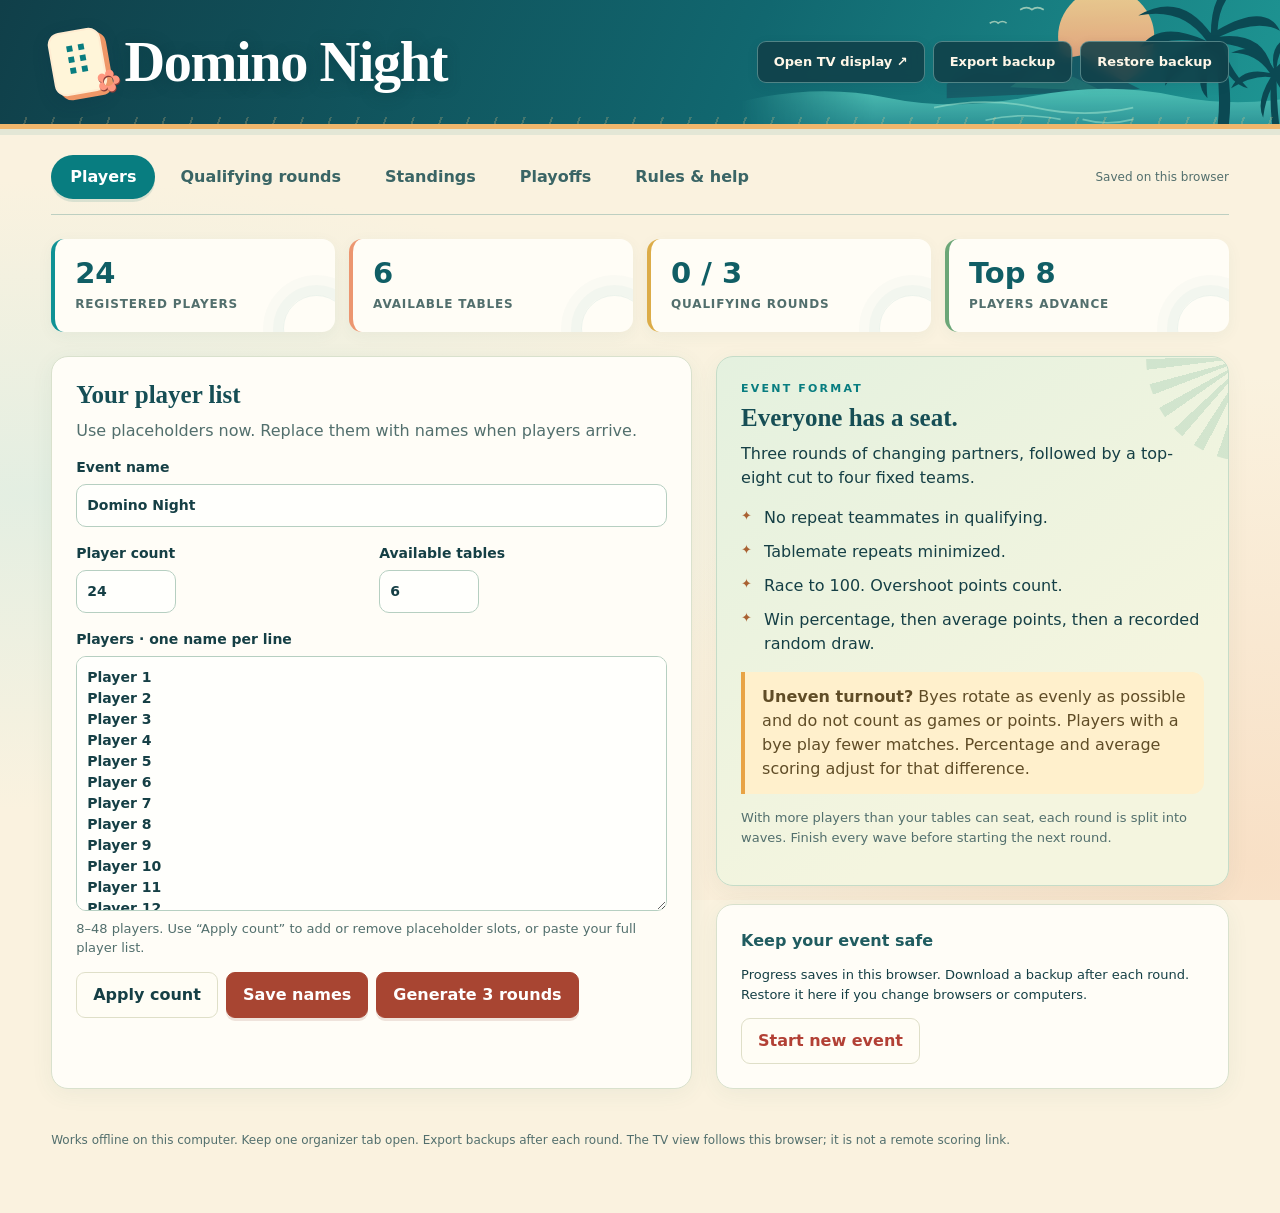
==== Domino-Night.html @ ec05b013 "Create standalone dominoes tournament tracker" ====
<!doctype html>
<html lang="en"><head><meta charset="utf-8"><meta name="viewport" content="width=device-width,initial-scale=1"><title>Domino Night · Tournament desk</title>
<style>
:root{--bg:#f5f3ec;--ink:#17352d;--muted:#65756d;--line:#d8dfd6;--card:#fffef9;--green:#216548;--gold:#e5bd64;--red:#a83e30}*{box-sizing:border-box}body{margin:0;background:var(--bg);color:var(--ink);font:16px/1.5 system-ui,Segoe UI,sans-serif}button,input,textarea,select{font:inherit}button{cursor:pointer;border:1px solid var(--line);border-radius:9px;padding:10px 16px;background:var(--card);color:var(--ink);font-weight:650}button:hover{border-color:var(--green);background:#eaf2e9}button:disabled{opacity:.45;cursor:not-allowed}button.primary{background:var(--green);color:white;border-color:var(--green)}button.danger{color:var(--red)}input,textarea,select{padding:10px;border:1px solid #a8b7ac;border-radius:7px;background:white;color:var(--ink)}input:focus,textarea:focus,button:focus-visible{outline:3px solid var(--gold);outline-offset:2px}input[type=number]{width:100px}label{display:block;font-size:14px;font-weight:650}label input,label textarea{display:block;margin-top:6px;width:100%}textarea{min-height:255px;resize:vertical}header{background:var(--ink);color:white;padding:24px 4vw;display:flex;align-items:center;justify-content:space-between;gap:20px}.brand{display:flex;align-items:center;gap:17px}.tile{font-size:38px;border:2px solid #e1e7db;border-radius:8px;line-height:1;padding:8px;transform:rotate(-9deg);color:var(--gold)}h1{font-family:Georgia,serif;font-size:30px;margin:0;line-height:1.15}.eyebrow{text-transform:uppercase;letter-spacing:.16em;font-size:11px;font-weight:700;color:#c2d4c6;margin:0 0 7px}header .sub{font-size:13px;color:#c2d4c6;margin:6px 0 0}.actions{display:flex;gap:8px;flex-wrap:wrap;align-items:center}header button{background:#ffffff12;color:white;border-color:#ffffff35;font-size:13px}.shell{max-width:1460px;margin:auto;padding:26px 4vw 50px}nav{display:flex;gap:6px;border-bottom:1px solid var(--line);padding-bottom:15px;margin-bottom:24px;flex-wrap:wrap}nav button{border:none;background:transparent}nav button.active{background:var(--ink);color:white}.status{font-size:12px;color:var(--muted);margin-left:auto;align-self:center}.stats{display:grid;grid-template-columns:repeat(4,1fr);gap:14px;margin-bottom:24px}.stat{border-top:3px solid var(--green);padding:14px 18px;background:var(--card);border-radius:0 0 9px 9px}.stat b{display:block;font-size:29px;line-height:1.2}.stat span{font-size:12px;color:var(--muted);text-transform:uppercase;letter-spacing:.07em}.layout{display:grid;grid-template-columns:1.25fr 1fr;gap:24px}.panel{background:var(--card);border:1px solid var(--line);padding:24px;border-radius:12px;margin-bottom:18px}h2{font:700 25px Georgia,serif;margin:0 0 10px}h3{font-size:16px;margin:0 0 12px}p{margin:8px 0 14px}.muted{color:var(--muted)}.small{font-size:13px}.notice{border-left:4px solid var(--gold);padding:13px 17px;background:#fbf2d9;border-radius:0 7px 7px 0;margin:14px 0}.fieldrow{display:flex;gap:15px;margin:16px 0}.fieldrow>*{flex:1}.grid{display:grid;grid-template-columns:repeat(3,minmax(0,1fr));gap:15px}.match{background:var(--card);border:1px solid var(--line);border-radius:12px;padding:19px}.match.done{border-top:3px solid var(--green)}.match-head{display:flex;justify-content:space-between;align-items:center;font-size:12px;text-transform:uppercase;letter-spacing:.05em;margin-bottom:16px;color:var(--muted)}.pill{border-radius:20px;padding:3px 8px;font-size:11px;background:#e9efdf;color:var(--green);font-weight:700}.team-row{display:grid;grid-template-columns:1fr 83px;gap:10px;align-items:center;margin:10px 0}.team-row input{width:83px;min-width:0;font-size:21px;text-align:center;font-weight:750}.team-row strong{font-size:16px}.match button{width:100%;margin-top:10px;padding:8px}.versus{color:var(--muted);font-size:11px;letter-spacing:.12em}.roundnav{display:flex;gap:8px;margin:0 0 18px}.roundnav button.active{background:var(--ink);color:white}.sectionbar{display:flex;gap:16px;align-items:center;justify-content:space-between;margin:22px 0 15px}.sectionbar h2{margin:0}.table-wrap{overflow:auto;border:1px solid var(--line);border-radius:10px;background:var(--card)}table{border-collapse:collapse;width:100%;font-variant-numeric:tabular-nums}th,td{padding:12px 14px;text-align:right;border-bottom:1px solid var(--line)}th{font-size:11px;text-transform:uppercase;letter-spacing:.05em;color:var(--muted);background:#eef1e8}th:nth-child(2),td:nth-child(2){text-align:left}td:nth-child(2){font-weight:650}tr.top td:first-child{color:var(--green);font-weight:800}tr.cut td{border-bottom:3px solid var(--gold)}.rank{display:inline-block;min-width:27px;text-align:center}ol,ul{padding-left:23px}.rules li{margin-bottom:10px}.foot{font-size:12px;color:var(--muted);margin-top:24px}.empty{padding:35px;text-align:center;border:1px dashed #a8b7ac;border-radius:12px}.bracket{display:grid;grid-template-columns:1fr 50px 1fr;align-items:center;gap:16px}.connector{font-size:30px;text-align:center;color:var(--green)}.champion{background:var(--ink);color:white;padding:24px;border-radius:10px;margin-top:16px}.champion .eyebrow{color:var(--gold)}#toast{position:fixed;bottom:25px;left:50%;transform:translateX(-50%);z-index:100;max-width:90vw;padding:13px 22px;background:var(--ink);color:white;border-radius:10px;box-shadow:0 5px 30px #0003}#toast:empty{display:none}dialog{border:1px solid var(--line);border-radius:15px;max-width:520px;padding:28px;background:var(--card);color:var(--ink)}dialog::backdrop{background:#10231dc9}.tv{background:#102d24;color:#f2f5e9}.tv header{background:#0a231c;padding:20px 3vw}.tv .shell{max-width:none;padding:20px 3vw}.tv .stats{margin-bottom:17px}.tv .stat,.tv .panel,.tv .match,.tv .table-wrap{background:#193c30;color:#f2f5e9;border-color:#3a5848}.tv .muted,.tv .stat span,.tv .match-head,.tv .foot{color:#b5c9b8}.tv th{background:#214333;color:#c8d9c7}.tv td{border-color:#365340;padding:9px 12px}.tv tr.top td:first-child{color:var(--gold)}.tv th{padding:9px 12px}.tv .tv-grid{display:grid;grid-template-columns:1.18fr 1fr;gap:25px}.tv .tv-board td{font-size:20px}.tv .tv-board th{font-size:11px}.tv .tv-board td:nth-child(2){font-size:21px}.tv .team-row{grid-template-columns:1fr 60px}.tv .tv-score{font-size:27px;text-align:right;color:var(--gold)}.tv .grid{grid-template-columns:repeat(2,minmax(0,1fr))}.tv .sectionbar h2{font-size:24px}.tv .match{padding:15px}.tv .match-head{margin-bottom:10px}.tv .pill{background:#34523a;color:#e5ebce}.tv .notice{background:#52451f;color:#fff0cc}.tv .roundnav button.active{background:var(--gold);color:var(--ink)}.tv-bye{margin:14px 0;font-size:14px;color:#c3d1bc}.tv .champion{border:1px solid var(--gold)}.print-only{display:none}
.tv nav{display:none}.tv .bracket{grid-template-columns:1fr 24px 1fr;gap:10px}@media(max-height:850px){.tv header{padding:12px 3vw}.tv h1{font-size:26px}.tv header .sub{display:none}.tv .shell{padding-top:10px}.tv .stat{padding:9px 14px}.tv .stat b{font-size:23px}.tv .stats{margin-bottom:8px}.tv .sectionbar{margin:10px 0}.tv .sectionbar h2{font-size:22px}.tv .tv-board td{padding:6px 10px;font-size:17px}.tv .tv-board td:nth-child(2){font-size:17px}.tv .team-row{margin:5px 0;grid-template-columns:1fr 44px}.tv .team-row strong{font-size:14px;line-height:1.3}.tv .match-head{font-size:10px;margin-bottom:7px}.tv .match{padding:12px}.tv .tv-score{font-size:22px}.tv .champion{padding:14px;margin-top:10px}.tv .champion h2{font-size:21px}.tv .champion p{margin-bottom:0}.tv .foot{margin-top:10px}}@media(max-width:1000px){.grid{grid-template-columns:repeat(2,minmax(0,1fr))}.layout{grid-template-columns:1fr}.tv .tv-grid{grid-template-columns:1fr}.tv .tv-board td{font-size:17px}}@media(max-width:600px){header{align-items:flex-start;flex-direction:column}h1{font-size:26px}.shell{padding:20px 16px}.grid,.stats{grid-template-columns:repeat(2,minmax(0,1fr))}.grid{grid-template-columns:1fr}.stat{padding:10px}.stat b{font-size:24px}.panel{padding:18px}.bracket{grid-template-columns:1fr}.connector{transform:rotate(90deg)}.fieldrow{flex-direction:column}.status{width:100%;margin:5px 0}th,td{padding:9px 7px;font-size:13px}}
@media print{@page{size:letter;margin:.5in}body{background:white;color:black;font-size:10pt}header{background:white;color:black;padding:0 0 12px;border-bottom:1px solid #aaa}header .actions,nav,.no-print,.roundnav,button,.stats,#toast,.status{display:none!important}.shell{padding:14px 0}.panel,.match,.table-wrap{border-color:#aaa;background:white;border-radius:0;padding:12px}.grid{grid-template-columns:repeat(2,1fr)}.match,.panel{break-inside:avoid}.round-print{break-before:page}.round-print:first-child{break-before:auto}.team-row input{border:0;font-size:15pt}h2{font-size:18pt}.eyebrow,header .sub{color:#333}.tile{display:none}.layout{display:block}.print-only{display:block}.foot{font-size:8pt}.notice{background:white;border-color:#999}.bracket{grid-template-columns:1fr 25px 1fr}.champion{color:black;background:white;border:1px solid #aaa}th{background:#eee}th,td{padding:7px}#main> .panel{margin:0}.rules li{margin-bottom:8px}}
/* Self-contained island palette and original vector scenery. */
:root{--bg:#faf2df;--ink:#153f45;--muted:#526f6d;--line:#dfdfc8;--card:#fffdf5;--green:#087d80;--gold:#ffc467;--red:#b24035}
body{background-color:var(--bg);background-image:radial-gradient(ellipse at 2% 55%,#cdebe580,transparent 45%),radial-gradient(ellipse at 98% 96%,#f4b88f50,transparent 40%);background-attachment:fixed}
header{position:relative;isolation:isolate;overflow:hidden;background:linear-gradient(112deg,#103f49 0%,#11676f 58%,#1e9593 100%);border-bottom:5px solid #f0b66c;box-shadow:0 6px 0 #087d8018;padding-top:30px;padding-bottom:30px}
header:after{content:"";position:absolute;bottom:0;left:0;right:0;height:7px;background:repeating-linear-gradient(110deg,transparent 0 24px,#ffcf8838 24px 26px);z-index:-1}
.island-art{position:absolute;width:540px;height:100%;right:0;top:0;z-index:-1;pointer-events:none;opacity:.9;mask-image:linear-gradient(to right,transparent,#000 25%)}
.brand{gap:20px}.brand h1{font-family:Georgia,serif;letter-spacing:-.025em;text-shadow:0 2px 15px #06323966;font-size:35px}.brand .eyebrow{color:#ffdc97;letter-spacing:.22em;font-size:10px}.brand .sub{color:#d5f2e7}
.tile{position:relative;color:#087d80;border-color:#ffecd1;background:#fff5d9;box-shadow:5px 5px 0 #ef9767,0 6px 18px #092c4330;font-size:40px;padding:10px;border-radius:12px;transform:rotate(-10deg)}
.tile:after{content:"✿";position:absolute;right:-15px;bottom:-9px;color:#ff977f;font-size:30px;text-shadow:1px 1px #873c38;transform:rotate(18deg)}
header button{background:#103f49df;border-color:#b4e4dd66;box-shadow:0 3px 12px #052b3a14;color:#fff7e8;backdrop-filter:blur(6px)}header button:hover{background:#fff0cf;color:#174e55;border-color:#fff0cf}
nav{border-bottom:1px solid #bdcfc1}nav button{border-radius:25px;padding:10px 19px;color:#3a6565}nav button.active{background:#087d80;box-shadow:0 3px 0 #07666a20}nav button:hover{background:#d9eee3}
button{transition:background .15s,border-color .15s,box-shadow .15s}button.primary{background:#a84532;border-color:#a84532;box-shadow:0 3px 0 #83342520}button.primary:hover{background:#883524;border-color:#883524}button:hover{background:#e4f3e9;border-color:#128488}button:focus-visible,input:focus,textarea:focus{outline-color:#f4ad50}
.panel,.match,.table-wrap{background:#fffdf7;border-color:#d9e1cd;box-shadow:0 5px 22px #376d6310;border-radius:17px}.panel h2,.sectionbar h2{color:#164e55}.panel h3{color:#205c60}
.stat{position:relative;overflow:hidden;border-top:0;border-left:4px solid #0f9295;border-radius:13px;background:#fffdf6;box-shadow:0 4px 16px #2967640d;padding:17px 20px}.stat:after{content:"";position:absolute;width:65px;height:65px;border:1px solid #157e7814;border-radius:50%;right:-15px;bottom:-30px;box-shadow:0 0 0 10px #157e7808,0 0 0 20px #157e7805}.stat:nth-child(2){border-left-color:#ec9670}.stat:nth-child(3){border-left-color:#dcac48}.stat:nth-child(4){border-left-color:#6ba677}.stat b{color:#105e65}.stat span{color:#526f6d;font-weight:650}
input,textarea,select{border-color:#b6cfc1;background:#fffffc;border-radius:10px}input:disabled{background:#f1f3e9}.notice{background:#fff0cc;border-left-color:#e8a345;color:#604d27;border-radius:0 12px 12px 0}.notice button{background:#fffaf0}
.layout aside .panel:first-child{position:relative;overflow:hidden;background:linear-gradient(145deg,#e4f1df 0%,#f4f5df 70%);border-color:#c5dcc8}.layout aside .panel:first-child:after{content:"";position:absolute;right:-23px;top:0;width:105px;height:105px;background:repeating-conic-gradient(from 25deg at 100% 0%,#3e967329 0deg 6deg,transparent 6deg 14deg);border-bottom-left-radius:100%;pointer-events:none}.layout aside .panel:first-child .eyebrow{letter-spacing:.2em}.layout aside .panel:first-child ul{list-style:none;padding:0}.layout aside .panel:first-child li{position:relative;padding-left:23px;margin:10px 0}.layout aside .panel:first-child li:before{content:"✦";position:absolute;left:0;color:#a96132;font-size:13px}
th{background:#e2efe3;color:#39615f}td{border-color:#e4e7d7}tbody tr:nth-child(even){background:#f5f7ec}tr.top .rank{background:#d6ece0;border-radius:50%;padding:2px 4px;color:#12696d}tr.cut td{border-bottom-color:#dc9862}.pill{background:#e2eed8;color:#396640}.match.done{border-top:3px solid #22a4a0}.roundnav button.active{background:#087d80}.team-row input{color:#135f66;background:#f5faf4}.versus{color:#8c755b}.champion{background:linear-gradient(120deg,#105762,#0d7778);border:1px solid #f3be72;box-shadow:0 4px 20px #176f6620}.champion h2{color:#fff4d9}.champion .muted{color:#d4f1e5}
dialog{background:#fff9eb;box-shadow:0 15px 70px #07373e66}dialog::backdrop{background:#09383fcc}#toast{background:#104e57;border:1px solid #8fc6bb}.empty{background:#e7f0df66;border-color:#8ebcb2}
.tv{--ink:#f3f7e8;--muted:#b9dbd4;--gold:#ffca7d;background:radial-gradient(ellipse at 85% 0%,#116f7240,transparent 55%),linear-gradient(145deg,#092b3e,#073e48 62%,#095251);color:#f6f8e8}
.tv header{background:linear-gradient(105deg,#092d42,#0c5864 65%,#177c81);border-bottom:3px solid #e9a96a;box-shadow:none}.tv .island-art{width:490px;opacity:.8}.tv .brand h1{color:#fff1cd}.tv .tile{font-size:34px;padding:8px}.tv .tile:after{font-size:25px;right:-12px;bottom:-7px}
.tv .stat,.tv .panel,.tv .match,.tv .table-wrap{background:#104958;color:#f6f5df;border-color:#38727a;box-shadow:0 6px 20px #031e2b19}.tv .stat{border-left-color:#49c4bd}.tv .stat:nth-child(2){border-left-color:#ffab80}.tv .stat:nth-child(3){border-left-color:#ffce76}.tv .stat:nth-child(4){border-left-color:#97c88b}.tv .stat b{color:#fff2d2}.tv .stat span,.tv .muted,.tv .match-head,.tv .foot,.tv-bye{color:#b9dbd4}.tv .sectionbar h2,.tv .panel h2,.tv .panel h3{color:#ffebc3}.tv .panel{background:linear-gradient(145deg,#155568,#104953)}
.tv th{background:#126275;color:#d5efe3}.tv td{border-color:#2b6570}.tv tbody tr:nth-child(even){background:#0d424f}.tv tr.top .rank{background:#f3bd6a;color:#123e49}.tv tr.cut td{border-bottom-color:#f4bd78}.tv .tv-score{color:#ffca7d}.tv .pill{background:#2a6965;color:#e1f5c9}.tv .versus{color:#a4cfcd}.tv .match.done{border-top-color:#42bdb7}.tv .champion{background:linear-gradient(110deg,#1d6973,#18505f);border-color:#efb967}.tv .champion h2{color:#fff0c9}.tv .connector{color:#6dd6c9}.tv .notice{background:#65512b;color:#fff1ca}.tv .empty{background:#104451;border-color:#619393}.tv .empty h2,.tv .empty h3{color:#ffe4b2}
@media(max-height:850px){.tv header{padding-top:11px;padding-bottom:11px}.tv .brand h1{font-size:26px}.tv .tile{font-size:28px;padding:7px}.tv .stat{padding:8px 14px}}
@media(max-width:600px){.brand h1{font-size:28px}.island-art{width:100%;opacity:.5}header{padding-top:23px;padding-bottom:23px}.brand .eyebrow{letter-spacing:.12em}.tile{font-size:30px;padding:8px}.stat{padding:12px}.tv .island-art{width:100%}}
@media(prefers-reduced-motion:reduce){button{transition:none}}
.brand{flex:1;min-width:0}.brand>div:last-child{min-width:0}.brand h1,.tv .brand h1{font-size:clamp(36px,4.4vw,64px);line-height:1.08;overflow-wrap:break-word}header>.actions{flex-shrink:0}
@media(max-width:600px){.brand h1,.tv .brand h1{font-size:36px}.brand{gap:16px}}
@media print{.brand h1,.tv .brand h1{font-size:28px}}
@media print{.island-art,header:after,.tile:after,.stat:after,.layout aside .panel:first-child:after{display:none!important}body,header,.panel,.match,.champion,.layout aside .panel:first-child{background:white!important;box-shadow:none!important;color:black!important}h1,h2,h3,.panel h2,.panel h3{color:black!important;text-shadow:none!important}.brand .eyebrow,.brand .sub{color:#333!important}.notice{background:white!important;color:black!important}tbody tr:nth-child(even){background:white!important}}

</style></head><body><header><svg class="island-art" viewBox="0 0 640 220" preserveAspectRatio="xMaxYMid slice" aria-hidden="true" xmlns="http://www.w3.org/2000/svg">
 <defs>
  <linearGradient id="sunset" x2="0" y2="1"><stop stop-color="#ffd592"/><stop offset="1" stop-color="#f39775"/></linearGradient>
  <linearGradient id="lagoon" x2="0" y2="1"><stop stop-color="#54c7ba"/><stop offset="1" stop-color="#126d7d"/></linearGradient>
 </defs>
 <circle cx="434" cy="80" r="57" fill="url(#sunset)"/>
 <path d="M245 136 282 116 312 122 342 108 365 91 389 105 405 102 444 127 474 142 245 153Z" fill="#175b66"/>
 <path d="M320 140 356 113 367 97 374 126 396 128 429 144Z" fill="#216f70"/>
 <path d="M0 157Q92 135 173 152T344 151T515 150T690 146V220H0Z" fill="url(#lagoon)"/>
 <g fill="none" stroke="#b0f1d8" stroke-width="2" opacity=".55"><path d="M230 164q61-13 120 0t116 0"/><path d="M291 179q42-10 89-1m26 0q29 8 60 0"/><path d="M177 197q55-12 121-2m30 0q48 10 96-1"/></g>
 <path d="M475 220q63-43 165-34v34Z" fill="#d9b678"/>
 <g fill="#0a424d">
  <path d="M562 211q14-70-6-135l8-3q27 64 11 138Z"/>
  <path d="M560 79q-37-54-88-24 52-11 81 30-56-26-79 8 44-15 79-5-50 13-49 50 20-29 53-43-22 39-3 58-4-38 10-61 13 44 38 49-24-25-30-53 38 5 58 28-11-42-62-36 46-22 72-7-17-34-74-1 2-37 29-55-37 1-37 62Z"/>
  <path d="M635 214q-10-56-4-96l5-2q-1 56 8 98Z"/>
  <path d="M633 119q-18-35-51-20 30 0 46 24-33-8-46 18 27-16 47-13-18 29-9 48 3-26 15-44 14 27 34 28-18-14-24-33 31 4 44 16-12-28-49-23 24-19 43-13-22-17-47 9 2-23 20-38-30 9-23 41Z"/>
 </g>
 <g fill="none" stroke="#e2f2d4" stroke-width="2" opacity=".7"><path d="M332 48q8-5 14 0 6-5 14 0"/><path d="M296 64q6-4 10 0 5-4 10 0"/></g>
</svg>
<div class="brand"><div class="tile" aria-hidden="true">⠿</div><div><h1 id="eventTitle">Domino Night</h1></div></div><div class="actions" id="headerActions"></div></header><div class="shell"><nav id="nav"></nav><main id="main"></main><p class="foot" id="footer"></p></div><div id="toast" role="status" aria-live="polite"></div><dialog id="confirmDialog"><h2 id="dialogTitle"></h2><p id="dialogBody"></p><div class="actions"><button id="dialogCancel">Cancel</button><button id="dialogOK" class="primary">Continue</button></div></dialog>
<script>/* Tournament calculations shared by the standalone app and its checks. */
(function(root){
'use strict';
const randomInt = n => { const a=new Uint32Array(1); const limit=4294967296-(4294967296%n); do{crypto.getRandomValues(a);}while(a[0]>=limit); return a[0]%n; };
function shuffle(a){ a=a.slice(); for(let i=a.length-1;i>0;i--){const j=randomInt(i+1);[a[i],a[j]]=[a[j],a[i]];}return a; }
const key=(a,b)=>a<b?`${a}:${b}`:`${b}:${a}`;
function schedule(n,tables=6){
 if(!Number.isInteger(n)||n<8||n>48)throw Error('Use 8 to 48 players.');
 const rounds=[], met={}, partnered={}, rests=Array(n).fill(0);
 function bestPair(g){
   const patterns=[[g[0],g[1],g[2],g[3]],[g[0],g[2],g[1],g[3]],[g[0],g[3],g[1],g[2]]];
   return patterns.map(p=>({p,c:(partnered[key(p[0],p[1])]||0)+(partnered[key(p[2],p[3])]||0)})).sort((a,b)=>a.c-b.c)[0];
 }
 function cost(a){let c=0; for(let i=0;i<a.length;i+=4){const g=a.slice(i,i+4);c+=bestPair(g).c*10000;for(let j=0;j<4;j++)for(let k=j+1;k<4;k++)c+=(met[key(g[j],g[k])]||0)**2;}return c;}
 for(let r=0;r<3;r++){
   const pool=shuffle(Array.from({length:n},(_,i)=>i)).sort((a,b)=>rests[a]-rests[b]);
   const byes=pool.slice(0,n%4);byes.forEach(p=>rests[p]++);
   let best=shuffle(pool.slice(n%4)), bestCost=cost(best), a=best.slice(), c=bestCost;
   for(let step=0;step<7000 && bestCost>0;step++){
     const i=randomInt(a.length),j=randomInt(a.length);[a[i],a[j]]=[a[j],a[i]];
     const next=cost(a),temp=Math.max(.08,2*(1-step/7000));
     if(next<=c || Math.random()<Math.exp((c-next)/temp)){c=next;if(c<bestCost){best=a.slice();bestCost=c;}}
     else [a[i],a[j]]=[a[j],a[i]];
   }
   if(bestCost>=10000)throw Error('Could not find a rotation without repeat partners. Please generate again.');
   const matches=[];
   for(let i=0;i<best.length;i+=4){const g=bestPair(best.slice(i,i+4)).p;
     for(let j=0;j<4;j++)for(let k=j+1;k<4;k++)met[key(g[j],g[k])]=(met[key(g[j],g[k])]||0)+1;
     for(const [a,b] of [[g[0],g[1]],[g[2],g[3]]])partnered[key(a,b)]=1;
     const m=i/4;matches.push({teams:[g.slice(0,2),g.slice(2)],score:null,table:m%tables+1,wave:Math.floor(m/tables)+1});
   }
   rounds.push({byes,matches});
 }
 return rounds;
}
function validScore(a,b){return Number.isSafeInteger(a)&&Number.isSafeInteger(b)&&a>=0&&b>=0&&Math.max(a,b)>=100&&Math.min(a,b)<100&&Math.max(a,b)<=1000000;}
function compare(a,b){return b.wins*a.played-a.wins*b.played || b.points*a.played-a.points*b.played;}
function standings(state){
 const rows=state.players.map((name,id)=>({id,name,wins:0,points:0,played:0,byes:0}));
 for(const round of state.rounds){round.byes.forEach(i=>rows[i].byes++);for(const m of round.matches){if(!m.score)continue;m.teams.forEach((team,t)=>team.forEach(i=>{rows[i].played++;rows[i].points+=m.score[t];if(m.score[t]>m.score[1-t])rows[i].wins++;}));}}
 const order=state.playoffs?.seeds||[];
 return rows.sort((a,b)=>{
   if(!a.played||!b.played)return b.played-a.played||a.id-b.id;
   return compare(a,b)||(order.length?order.indexOf(a.id)-order.indexOf(b.id):a.id-b.id);
 });
}
const complete=s=>s.rounds.length===3&&s.rounds.every(r=>r.matches.every(m=>m.score));
function createPlayoffs(state){
 if(!complete(state))throw Error('Finish all qualifying matches first.');
 const rows=standings({...state,playoffs:null}),seeds=[],draws=[];
 for(let i=0;i<rows.length;){let j=i+1;while(j<rows.length&&compare(rows[i],rows[j])===0)j++;
   const group=rows.slice(i,j).map(p=>p.id),order=group.length>1?shuffle(group):group;
   if(group.length>1)draws.push({firstRank:i+1,order});seeds.push(...order);i=j;
 }
 const pair=(a,b)=>[seeds[a-1],seeds[b-1]];
 return {seeds,draws,created:new Date().toISOString(),semis:[{teams:[pair(1,8),pair(4,5)],score:null},{teams:[pair(2,7),pair(3,6)],score:null}],final:null};
}
function syncFinal(p){if(p.semis.every(m=>m.score))p.final={teams:p.semis.map(m=>m.teams[m.score[0]>m.score[1]?0:1]),score:null};else p.final=null;}
function validate(s){
 if(!s||s.version!==1||!Array.isArray(s.players)||s.players.length<8||s.players.length>48||s.players.some(n=>typeof n!=='string'||!n.trim()||n.length>70)||new Set(s.players.map(n=>n.trim().toLowerCase())).size!==s.players.length)throw Error('Invalid player list in backup.');
 if(typeof s.title!=='string'||s.title.length>100||!Number.isInteger(s.tables)||s.tables<1||s.tables>12||!Array.isArray(s.rounds)||![0,3].includes(s.rounds.length))throw Error('Invalid event settings.');
 const n=s.players.length,partner=new Set(),byeCount=Array(n).fill(0);
 function match(m){if(!m||!Array.isArray(m.teams)||m.teams.length!==2||m.teams.some(t=>!Array.isArray(t)||t.length!==2)||new Set(m.teams.flat()).size!==4||m.teams.flat().some(i=>!Number.isInteger(i)||i<0||i>=n)||!(m.score===null||(Array.isArray(m.score)&&m.score.length===2&&validScore(...m.score))))throw Error('Invalid match in backup.');}
 for(const r of s.rounds){if(!Array.isArray(r.byes)||!Array.isArray(r.matches)||r.byes.length!==n%4||r.matches.length!==Math.floor(n/4))throw Error('Invalid round in backup.');const seen=r.byes.slice();
   r.byes.forEach(i=>{if(!Number.isInteger(i)||i<0||i>=n)throw Error('Invalid bye.');byeCount[i]++;});
   for(const m of r.matches){match(m);if(!Number.isInteger(m.table)||m.table<1||m.table>s.tables||!Number.isInteger(m.wave)||m.wave<1)throw Error('Invalid table.');seen.push(...m.teams.flat());for(const t of m.teams){const k=key(...t);if(partner.has(k))throw Error('Repeated partner in backup.');partner.add(k);}}
   if(seen.length!==n||new Set(seen).size!==n)throw Error('Players missing or duplicated in a round.');
 }
 if(Math.max(...byeCount)-Math.min(...byeCount)>1)throw Error('Unbalanced byes.');
 if(s.playoffs){const p=s.playoffs;if(!complete(s)||!Array.isArray(p.seeds)||p.seeds.length!==n||new Set(p.seeds).size!==n||p.seeds.some(i=>!Number.isInteger(i)||i<0||i>=n)||!Array.isArray(p.draws)||!Array.isArray(p.semis)||p.semis.length!==2)throw Error('Invalid playoffs.');
   const rows=standings({...s,playoffs:null}),byId=Object.fromEntries(rows.map(r=>[r.id,r]));for(let i=1;i<n;i++)if(compare(byId[p.seeds[i-1]],byId[p.seeds[i]])>0)throw Error('Invalid seeding order.');
   const expected=[[[p.seeds[0],p.seeds[7]],[p.seeds[3],p.seeds[4]]],[[p.seeds[1],p.seeds[6]],[p.seeds[2],p.seeds[5]]]];
   p.semis.forEach((m,i)=>{match(m);if(JSON.stringify(m.teams)!==JSON.stringify(expected[i]))throw Error('Invalid semifinal teams.');});
   p.draws.forEach(d=>{if(!Number.isInteger(d.firstRank)||!Array.isArray(d.order)||d.order.length<2||JSON.stringify(p.seeds.slice(d.firstRank-1,d.firstRank-1+d.order.length))!==JSON.stringify(d.order))throw Error('Invalid draw record.');});
   if(p.final){match(p.final);if(!p.semis.every(m=>m.score)||JSON.stringify(p.final.teams)!==JSON.stringify(p.semis.map(m=>m.teams[m.score[0]>m.score[1]?0:1])))throw Error('Invalid final teams.');}
   else if(p.semis.every(m=>m.score))throw Error('Missing final.');
 }
 return s;
}
const api={shuffle,schedule,validScore,compare,standings,complete,createPlayoffs,syncFinal,validate};
if(typeof module!=='undefined')module.exports=api;else root.Domino=api;
})(typeof window!=='undefined'?window:globalThis);
</script><script>'use strict';
const D=Domino,KEY='domino-tournament-v1',isTV=new URLSearchParams(location.search).has('tv');
let state={version:1,title:'Domino Night',players:Array.from({length:24},(_,i)=>`Player ${i+1}`),tables:6,rounds:[],playoffs:null,updated:null},view='registration',roundIndex=0,tvPage=0,tvMode='auto',saveOK=true,loadError=false;
const tvPageSize=()=>window.innerHeight<850?8:12;
const $=id=>document.getElementById(id),esc=s=>String(s).replace(/[&<>"']/g,c=>({'&':'&amp;','<':'&lt;','>':'&gt;','"':'&quot;',"'":'&#39;'}[c]));
try{const saved=localStorage.getItem(KEY);if(saved){state=D.validate(JSON.parse(saved));view=state.rounds.length?'rounds':'registration';}}catch(e){saveOK=false;loadError=true;}
let channel;try{channel=new BroadcastChannel(KEY);}catch{}
function tell(t){$('toast').textContent=t;clearTimeout(tell.timer);tell.timer=setTimeout(()=>$('toast').textContent='',6500);}
function ask(title,message,label='Continue'){return new Promise(resolve=>{$('dialogTitle').textContent=title;$('dialogBody').textContent=message;$('dialogOK').textContent=label;$('confirmDialog').showModal();const finish=v=>{$('confirmDialog').close();resolve(v);};$('dialogOK').onclick=()=>finish(true);$('dialogCancel').onclick=()=>finish(false);$('confirmDialog').oncancel=e=>{e.preventDefault();finish(false);};});}
function save(){if(loadError){tell('Restore a valid backup or explicitly start a new event before editing.');return false;}state.updated=new Date().toISOString();try{localStorage.setItem(KEY,JSON.stringify(state));saveOK=true;}catch{saveOK=false;tell('Browser storage is unavailable. Export a backup now and after each round.');}channel?.postMessage(state);return true;}
function receive(s){if(!isTV)return;try{state=D.validate(s);render();}catch{}}
if(channel)channel.onmessage=e=>receive(e.data);
window.addEventListener('storage',e=>{if(e.key===KEY&&e.newValue)try{receive(JSON.parse(e.newValue));}catch{}});
function download(name,data,type){const url=URL.createObjectURL(new Blob([data],{type})),a=document.createElement('a');a.href=url;a.download=name;a.click();setTimeout(()=>URL.revokeObjectURL(url),5000);}
function backup(){download('domino-night-backup-'+new Date().toISOString().replace(/[:.]/g,'-')+'.json',JSON.stringify(state,null,2),'application/json');tell('Backup downloaded. Keep it with your event files.');}
function exportCSV(){let rows=[['Rank','Player','Played','Wins','Win %','Points','Average points','Scheduled byes']];D.standings(state).forEach((p,i)=>rows.push([rankAt(D.standings(state),i),p.name,p.played,p.wins,p.played?(p.wins/p.played*100).toFixed(2):'',p.points,p.played?(p.points/p.played).toFixed(2):'',p.byes]));const safe=x=>'"'+String(x).replace(/^[=+@-]/,"'$&").replaceAll('"','""')+'"';download('domino-night-standings.csv',rows.map(r=>r.map(safe).join(',')).join('\r\n'),'text/csv;charset=utf-8');}
function team(t){return t.map(i=>esc(state.players[i])).join(' <span class="muted">&amp;</span> ');}
function rankAt(rows,i){if(state.playoffs)return i+1;let j=i;while(j>0&&rows[j].played&&rows[j-1].played&&D.compare(rows[j-1],rows[j])===0)j--;return rows[i].played?j+1:'-';}
function nextRound(){const i=state.rounds.findIndex(r=>r.matches.some(m=>!m.score));return i<0?2:i;}
function stats(){const done=state.rounds.filter(r=>r.matches.length>0&&r.matches.every(m=>m.score)).length;return `<div class="stats"><div class="stat"><b>${state.players.length}</b><span>Registered players</span></div><div class="stat"><b>${state.tables}</b><span>Available tables</span></div><div class="stat"><b>${done} / 3</b><span>Qualifying rounds</span></div><div class="stat"><b>${state.playoffs?'4 teams':'Top 8'}</b><span>${state.playoffs?'Playoff bracket':'Players advance'}</span></div></div>`;}
function render(){
 document.body.classList.toggle('tv',isTV);$('eventTitle').textContent=state.title;
 $('headerActions').innerHTML=isTV?'<button id="fullscreen">Full screen</button><button id="tvToggle">Switch view</button>':'<button id="tvOpen">Open TV display ↗</button><button id="export">Export backup</button><button id="import">Restore backup</button><input id="file" type="file" accept=".json,application/json" hidden>';
 $('nav').innerHTML=isTV?'':[['registration','Players'],['rounds','Qualifying rounds'],['standings','Standings'],['playoffs','Playoffs'],['rules','Rules & help']].map(([id,name])=>`<button data-view="${id}" class="${view===id?'active':''}">${name}</button>`).join('')+`<span class="status">${saveOK?'Saved on this browser':'Storage needs attention'}${state.updated?' · '+new Date(state.updated).toLocaleTimeString([], {hour:'2-digit',minute:'2-digit'}):''}</span>`;
 $('footer').textContent=isTV?'Live display · Updates from the organizer tab on this computer · '+(state.updated?'Last saved '+new Date(state.updated).toLocaleTimeString():'Waiting for registration'):'Works offline on this computer. Keep one organizer tab open. Export backups after each round. The TV view follows this browser; it is not a remote scoring link.';
 if(isTV){renderTV();$('fullscreen').onclick=()=>{if(!document.fullscreenElement)document.documentElement.requestFullscreen?.().catch(()=>tell('Use your browser’s full-screen command.'));else document.exitFullscreen?.();};$('tvToggle').onclick=()=>{tvMode=tvMode==='auto'?'standings':'auto';renderTV();};return;}
 $('main').innerHTML=loadError?'<div class="notice"><b>The saved event could not be loaded.</b> Your stored data has not been overwritten. Restore a backup, or start a new event below.</div><button id="recoverNew" class="danger">Start a new event</button>':stats()+({registration:registration,rounds:roundsView,standings:standingsView,playoffs:playoffsView,rules:rulesView}[view]());
 document.querySelectorAll('[data-view]').forEach(b=>b.onclick=()=>{view=b.dataset.view;render();});
 $('tvOpen').onclick=()=>{const url=new URL(location.href);url.searchParams.set('tv','1');const popup=window.open(url.href,'domino-tv');if(!popup)tell('Allow this browser’s popup to open the TV display, or open this address in a new tab with ?tv=1 added.');};$('export').onclick=backup;$('import').onclick=()=>$('file').click();$('file').onchange=restore;
 if(loadError){$('recoverNew').onclick=async()=>{if(await ask('Start a new event?','The unreadable saved event will be replaced. Restore a backup instead if you need those results.','Replace saved event')){loadError=false;save();render();}};return;}
 bind();
}
function registration(){return `<div class="layout"><section class="panel"><h2>Your player list</h2><p class="muted">Use placeholders now. Replace them with names when players arrive.</p><label>Event name<input id="titleInput" maxlength="100" value="${esc(state.title)}"></label><div class="fieldrow"><label>Player count<input id="countInput" type="number" min="8" max="48" value="${state.players.length}" ${state.rounds.length?'disabled':''}></label><label>Available tables<input id="tablesInput" type="number" min="1" max="12" value="${state.tables}" ${state.rounds.length?'disabled':''}></label></div><label>Players · one name per line<textarea id="namesInput" spellcheck="false">${state.players.map(esc).join('\n')}</textarea></label><p class="small muted">${state.rounds.length?'Schedule locked: rename a player on their existing line. To change the field, start a new event.':'8–48 players. Use “Apply count” to add or remove placeholder slots, or paste your full player list.'}</p><div class="actions">${state.rounds.length?'':'<button id="applyCount">Apply count</button>'}<button id="savePlayers" class="primary">Save names</button>${state.rounds.length?'':'<button id="generate" class="primary">Generate 3 rounds</button>'}</div></section><aside><section class="panel"><p class="eyebrow" style="color:var(--green)">EVENT FORMAT</p><h2>Everyone has a seat.</h2><p>Three rounds of changing partners, followed by a top-eight cut to four fixed teams.</p><ul><li>No repeat teammates in qualifying.</li><li>Tablemate repeats minimized.</li><li>Race to 100. Overshoot points count.</li><li>Win percentage, then average points, then a recorded random draw.</li></ul><div class="notice"><b>Uneven turnout?</b> Byes rotate as evenly as possible and do not count as games or points. Players with a bye play fewer matches. Percentage and average scoring adjust for that difference.</div><p class="small muted">With more players than your tables can seat, each round is split into waves. Finish every wave before starting the next round.</p></section><section class="panel"><h3>Keep your event safe</h3><p class="small">Progress saves in this browser. Download a backup after each round. Restore it here if you change browsers or computers.</p><button id="newEvent" class="danger">Start new event</button></section></aside></div>`;}
function scoreCard(m,id,title,locked=false,tv=false){return `<article class="match ${m.score?'done':''}"><div class="match-head"><b>${title}</b><span class="pill">${m.score?'Complete':locked?'Upcoming':'Ready'}</span></div>${m.teams.map((t,i)=>`<div class="team-row"><strong>${team(t)}</strong>${tv?`<b class="tv-score">${m.score?.[i]??'–'}</b>`:`<input aria-label="${title} team ${i+1} score" id="${id}-${i}" type="number" inputmode="numeric" min="0" max="1000000" step="1" value="${m.score?.[i]??''}" ${locked?'disabled':''}>`}</div>${i===0?'<div class="versus">VERSUS</div>':''}`).join('')}${tv?'':`<button data-score="${id}" ${locked?'disabled':''}>${m.score?'Update result':'Save result'}</button>`}</article>`;}
function roundsView(){if(!state.rounds.length)return '<div class="empty"><h2>Ready when you are</h2><p>Save your players and generate the three qualifying rounds first.</p><button data-go="registration">Go to players</button></div>';return `<div class="sectionbar"><h2>Qualifying rounds</h2><button id="printSchedule">Print all rounds</button></div><div class="roundnav">${state.rounds.map((r,i)=>`<button class="${roundIndex===i?'active':''}" data-round="${i}">Round ${i+1} · ${r.matches.filter(m=>m.score).length}/${r.matches.length}</button>`).join('')}</div>${roundBlock(roundIndex)}<p class="small muted">Enter each team’s final match score. One team must have 100 or more; the other must be below 100. Both teammates receive their team’s full points.</p>${D.complete(state)?'<div class="notice">Qualifying is complete. Review the standings before creating the playoff teams. <button data-go="standings">View standings</button></div>':''}`;}
function roundBlock(i,print=false){const r=state.rounds[i],locked=i>0&&!state.rounds[i-1].matches.every(m=>m.score);let html=print?`<h2>Round ${i+1}</h2>`:'';if(r.byes.length)html+=`<div class="notice"><b>Round ${i+1} byes:</b> ${r.byes.map(p=>esc(state.players[p])).join(', ')}. No win, loss, or points recorded.</div>`;if(locked&&!print)html+='<p class="muted">Finish the previous round before entering these scores.</p>';for(let w=1;w<=Math.max(...r.matches.map(m=>m.wave));w++){if(r.matches.some(m=>m.wave>1))html+=`<h3>Wave ${w}</h3>`;html+=`<div class="grid">${r.matches.map((m,j)=>m.wave===w?scoreCard(m,`q-${i}-${j}`,`Table ${m.table}`,locked):'').join('')}</div>`;}return html;}
function standingsTable(tv=false){const rows=D.standings(state),start=tv?tvPage*tvPageSize():0,shown=rows.slice(start,tv?start+tvPageSize():undefined);return `<div class="table-wrap ${tv?'tv-board':''}"><table><thead><tr><th>Rank</th><th>Player</th><th>Played</th><th>Wins</th><th>Win %</th><th>Avg pts</th>${tv?'':'<th>Total pts</th>'}</tr></thead><tbody>${shown.map((p,k)=>{const i=start+k;return `<tr class="${i<8?'top ':''}${i===7?'cut':''}"><td><span class="rank">${rankAt(rows,i)}</span></td><td>${esc(p.name)}</td><td>${p.played}</td><td>${p.wins}</td><td>${p.played?(100*p.wins/p.played).toFixed(1)+'%':'–'}</td><td>${p.played?(p.points/p.played).toFixed(2):'–'}</td>${tv?'':`<td>${p.points}</td>`}</tr>`;}).join('')}</tbody></table></div>`;}
function standingsView(){return `<div class="sectionbar"><h2>${state.playoffs?'Final qualifying standings':'Qualifying standings'}</h2><div class="actions"><button id="csv">Export standings</button><button id="print">Print</button></div></div><p class="muted">Win percentage → average points → random draw. ${state.playoffs?'Draw results are locked and recorded.':'Standings are provisional; equal records share a rank until the final draw.'} Full precision is used when comparing averages.</p>${standingsTable()}${D.complete(state)&&!state.playoffs?'<div class="notice"><b>All qualifying results are in.</b> Creating playoffs will resolve exact ties with one random draw, save the order, and pair the top eight.<p><button id="cut" class="primary">Draw ties & create playoffs</button></p></div>':''}${state.playoffs?drawRecord():''}`;}
function drawRecord(){return `<section class="panel" style="margin-top:20px"><h3>Random draw record</h3>${state.playoffs.draws.length?state.playoffs.draws.map(d=>`<p class="small"><b>Ranks ${d.firstRank}–${d.firstRank+d.order.length-1}:</b> ${d.order.map(p=>esc(state.players[p])).join(' → ')}</p>`).join(''):'<p>No exact ties required a draw.</p>'}<p class="small muted">Recorded ${esc(new Date(state.playoffs.created).toLocaleString())}. This order is saved; refreshing does not redraw.</p></section>`;}
function playoffsView(tv=false){const p=state.playoffs;if(!p)return `<div class="empty"><h2>The final four teams</h2><p>Complete three qualifying rounds, then create the top-eight playoff bracket from Standings.</p><p><b>(1+8) vs (4+5)</b><br><b>(2+7) vs (3+6)</b></p>${tv?'':'<button data-go="standings">View standings</button>'}</div>`;let html=`<div class="sectionbar"><h2>Single-elimination playoffs</h2>${tv?'':'<button id="print">Print bracket</button>'}</div><div class="bracket"><div>${p.semis.map((m,i)=>scoreCard(m,`s-${i}`,`Semifinal ${i?'B':'A'}`,false,tv)).join('<div style="height:15px"></div>')}</div><div class="connector">→</div><div>${p.final?scoreCard(p.final,'f','Championship final',false,tv):'<div class="empty"><h3>Championship final</h3><p>Winners of semifinals A and B</p></div>'}</div></div>`;if(p.final?.score)html+=`<div class="champion"><p class="eyebrow">TOURNAMENT CHAMPIONS</p><h2>${team(p.final.teams[p.final.score[0]>p.final.score[1]?0:1])}</h2><p>Final score: ${p.final.score.join(' – ')}</p></div>`;if(!tv)html+='<p class="small muted">Same partners for both playoff rounds. Each match starts at zero and is a fresh race to 100.</p>';return html;}
function rulesView(){return `<section class="panel rules"><div class="sectionbar"><h2>Tournament rules</h2><button id="print">Print rules</button></div><p><b>${state.players.length} registered players · ${state.tables} tables · 3 qualifying rounds · Top 8 players advance</b></p><ol><li><b>Rotation.</b> Each round uses new partners. Tablemate repeats are minimized. With more players than seats, finish all waves of a round before starting the next. Byes rotate as evenly as possible.</li><li><b>Race to 100.</b> Play successive hands until a team reaches 100 or more points. That team wins one match. Both players receive the team’s full final points, including points above 100. A 108–75 result gives each winner one win and 108 points; each loser receives 75 points and no win.</li><li><b>Byes.</b> A bye is not a played match and earns no wins, losses, or points. A player with a bye may play two qualifying matches while other players play three.</li><li><b>Standings.</b> Rank by wins divided by matches played, then total points divided by matches played. Compare full values, not rounded display numbers. This is equivalent to wins then total points when everyone plays the same number of matches.</li><li><b>Final tiebreaker.</b> Once all qualifying matches are complete, exact ties are resolved by a random draw. The organizer runs the draw publicly using “Draw ties & create playoffs.” The drawn order is recorded and saved.</li><li><b>Qualification.</b> The top eight individual players form four fixed teams: 1+8, 2+7, 3+6, and 4+5. Other players do not advance.</li><li><b>Playoffs.</b> Semifinal A: (1+8) vs (4+5). Semifinal B: (2+7) vs (3+6). Winning teams meet in the final with the same partners. Scores start at zero in every match; qualifying totals do not carry over. Each match is a race to 100 or more. One loss eliminates a team; the final’s winning team is champion.</li><li><b>Score reporting.</b> Both teams confirm their final score before the organizer records it. Correct qualifying scores before creating playoffs. Changing qualifying scores afterward requires clearing the bracket and its results, then creating it again.</li><li><b>House gameplay rules.</b> Before play, the host announces the domino variant, opening player, legal plays, passing or drawing, blocked or tied hands, and points awarded per hand. Apply these consistently at every table.</li></ol></section><section class="panel no-print"><h2>Event-day setup</h2><ol><li>Open this file in Chrome or Edge on the event laptop. Keep a single organizer tab.</li><li>Enter names, set your table count, and generate the schedule after registration closes. Check the Players tab before each event; this browser remembers the previous event.</li><li>Print the rules and all three rounds. Have paper scorecards ready as a backup.</li><li>Connect your TV as an extended display. Click <b>Open TV display</b>, move that window to the TV, and use full screen. Standings cycle through pages every 12 seconds.</li><li>Enter confirmed scores. Export a backup after each round and before the playoff cut.</li><li>After every qualifying match is saved, review standings and publicly run the draw. Enter semifinal and final scores.</li></ol><div class="notice">The TV view syncs between tabs in the <b>same browser on the same computer</b>. Casting or HDMI shows that TV window. Opening the file on another device does not connect to the event.</div><p class="small">Use the same browser and file location throughout the event. Browser storage can be cleared, so keep downloaded backups. If opening the file directly does not sync TV tabs, use the included local launch shortcut. No internet or paid account is required.</p></section>`;}
function renderTV(){const allDone=D.complete(state),r=state.rounds.length?nextRound():0;let right='';if(state.playoffs&&tvMode!=='standings'){right=playoffsView(true);}else if(state.rounds.length){const round=state.rounds[r];right=`<div class="sectionbar"><h2>${allDone?'Qualifying complete':`Round ${r+1} · Table assignments`}</h2></div><div class="grid">${round.matches.map(m=>scoreCard(m,'',`Table ${m.table}${m.wave>1?' · Wave '+m.wave:''}`,false,true)).join('')}</div>${round.byes.length?`<p class="tv-bye">Byes: ${round.byes.map(i=>esc(state.players[i])).join(', ')}</p>`:''}`;}else right='<div class="panel"><h2>Registration is open</h2><p>Three qualifying rounds, then the top eight players advance.</p><p>Tell the organizer your name to join.</p></div>';
 const pages=Math.ceil(state.players.length/tvPageSize());if(tvPage>=pages)tvPage=0;
 $('tvToggle').textContent=tvMode==='standings'?'Show tables & bracket':'Standings only';
 $('main').innerHTML=stats()+`<div class="tv-grid" ${tvMode==='standings'?'style="grid-template-columns:1fr"':''}><section><div class="sectionbar"><h2>${state.playoffs?'Qualifying results':'Live standings'}</h2><span class="muted small">${tvPage+1} / ${pages}</span></div>${standingsTable(true)}<p class="small muted">Win % → average points → random draw${!state.playoffs?' · Provisional ranking':''}</p></section>${tvMode==='standings'?'':`<section>${right}</section>`}</div>`;
}
function readPlayers(){const names=$('namesInput').value.split(/\r?\n/).map(s=>s.trim()).filter(Boolean);if(names.length<8||names.length>48)throw Error('Enter 8 to 48 players.');if(names.some(s=>s.length>70))throw Error('Keep player names under 71 characters.');if(new Set(names.map(s=>s.toLowerCase())).size!==names.length)throw Error('Give every player a unique name (add a last initial if needed).');if(state.rounds.length&&names.length!==state.players.length)throw Error('The schedule is locked. Rename players on their existing lines, or start a new event to change the player count.');const tables=Number($('tablesInput').value);if(!Number.isInteger(tables)||tables<1||tables>12)throw Error('Enter 1 to 12 tables.');const title=$('titleInput').value.trim();if(!title)throw Error('Enter an event name.');return {names,tables,title};}
function bind(){document.querySelectorAll('[data-go]').forEach(b=>b.onclick=()=>{view=b.dataset.go;render();});document.querySelectorAll('[data-round]').forEach(b=>b.onclick=()=>{roundIndex=Number(b.dataset.round);render();});document.querySelectorAll('[data-score]').forEach(b=>b.onclick=()=>saveScore(b.dataset.score));
 if($('print'))$('print').onclick=()=>window.print();if($('csv'))$('csv').onclick=exportCSV;
 if($('applyCount'))$('applyCount').onclick=()=>{const n=Number($('countInput').value);if(!Number.isInteger(n)||n<8||n>48)return tell('Use 8 to 48 players.');let names=$('namesInput').value.split(/\r?\n/).map(s=>s.trim()).filter(Boolean);while(names.length<n)names.push(`Player ${names.length+1}`);$('namesInput').value=names.slice(0,n).join('\n');tell('Player slots updated. Save names when ready.');};
 if($('savePlayers'))$('savePlayers').onclick=()=>{try{const p=readPlayers();Object.assign(state,{title:p.title,players:p.names,tables:p.tables});save();render();tell('Names saved.');}catch(e){tell(e.message);}};
 if($('generate'))$('generate').onclick=async()=>{try{const p=readPlayers();if(!(await ask('Lock registration & generate rounds?',`${p.names.length} players on ${p.tables} tables. ${p.names.length%4?'Each round has '+p.names.length%4+' rotating byes. ':''}You can rename players afterward, but changing the player count requires a new event.`,'Generate schedule')))return;$('generate').disabled=true;$('generate').textContent='Preparing tables…';await new Promise(r=>setTimeout(r,30));const rounds=D.schedule(p.names.length,p.tables);Object.assign(state,{title:p.title,players:p.names,tables:p.tables,rounds,playoffs:null});save();view='rounds';roundIndex=0;render();tell('Three rounds ready. No player has a repeated teammate.');}catch(e){tell(e.message);render();}};
 if($('cut'))$('cut').onclick=async()=>{if(await ask('Draw ties & create playoffs?','Review all scores first. Exact ties will be resolved randomly once, and the top eight will become four fixed teams. Show the draw record to players.','Run draw & create teams')){backup();state.playoffs=D.createPlayoffs(state);save();view='playoffs';render();tell('Playoff teams created. The random draw order is saved in Standings.');}};
 if($('newEvent'))$('newEvent').onclick=async()=>{if(await ask('Start a new event?','Export a backup first if you need this event. This clears the schedule, results, and playoff draw, while keeping your current player list.','Start new event')){backup();state.rounds=[];state.playoffs=null;save();view='registration';render();}};
 if($('printSchedule'))$('printSchedule').onclick=()=>{$('main').innerHTML=state.rounds.map((r,i)=>`<section class="round-print">${roundBlock(i,true)}</section>`).join('');window.print();render();};
}
async function saveScore(id){const aText=$(id+'-0').value,bText=$(id+'-1').value,a=Number(aText),b=Number(bText);if(!aText.trim()||!bText.trim()||!D.validScore(a,b)){tell('Enter two whole-number scores: winner 100 or more, loser 0–99. Overshoot points count.');return;}const parts=id.split('-');let m;if(parts[0]==='q')m=state.rounds[Number(parts[1])].matches[Number(parts[2])];else if(parts[0]==='s')m=state.playoffs.semis[Number(parts[1])];else m=state.playoffs.final;if(m.score?.[0]===a&&m.score?.[1]===b){tell('This result is already saved.');return;}
 if(parts[0]==='q'&&state.playoffs){if(!await ask('Clear playoffs to correct qualifying?','This correction changes qualifying standings. The playoff draw, teams, and all playoff results will be cleared. Export a backup first if you need the old results.','Correct score & clear playoffs'))return;backup();state.playoffs=null;}
 if(parts[0]==='s'&&state.playoffs.final?.score){if(!await ask('Clear the final result?','Changing a semifinal requires rebuilding the final. Its saved result will be cleared.','Update semifinal'))return;backup();}
 m.score=[a,b];if(parts[0]==='s')D.syncFinal(state.playoffs);save();render();tell('Result saved. Standings and TV display updated.');}
async function restore(e){const file=e.target.files[0];if(!file)return;try{if(file.size>1000000)throw Error('Backup file is too large.');const parsed=D.validate(JSON.parse(await file.text()));if(await ask('Restore this event?',`Load “${parsed.title}” with ${parsed.players.length} players? This replaces the event in this browser. Export the current event first if needed.`,'Restore event')){if(!loadError)backup();state=parsed;loadError=false;save();view=state.rounds.length?'rounds':'registration';roundIndex=0;render();tell('Backup restored.');}}catch(err){tell('Could not restore: '+err.message);}}
if(isTV){setInterval(()=>{tvPage=(tvPage+1)%Math.ceil(state.players.length/tvPageSize());renderTV();},12000);window.addEventListener('resize',()=>renderTV());}
render();
</script></body></html>
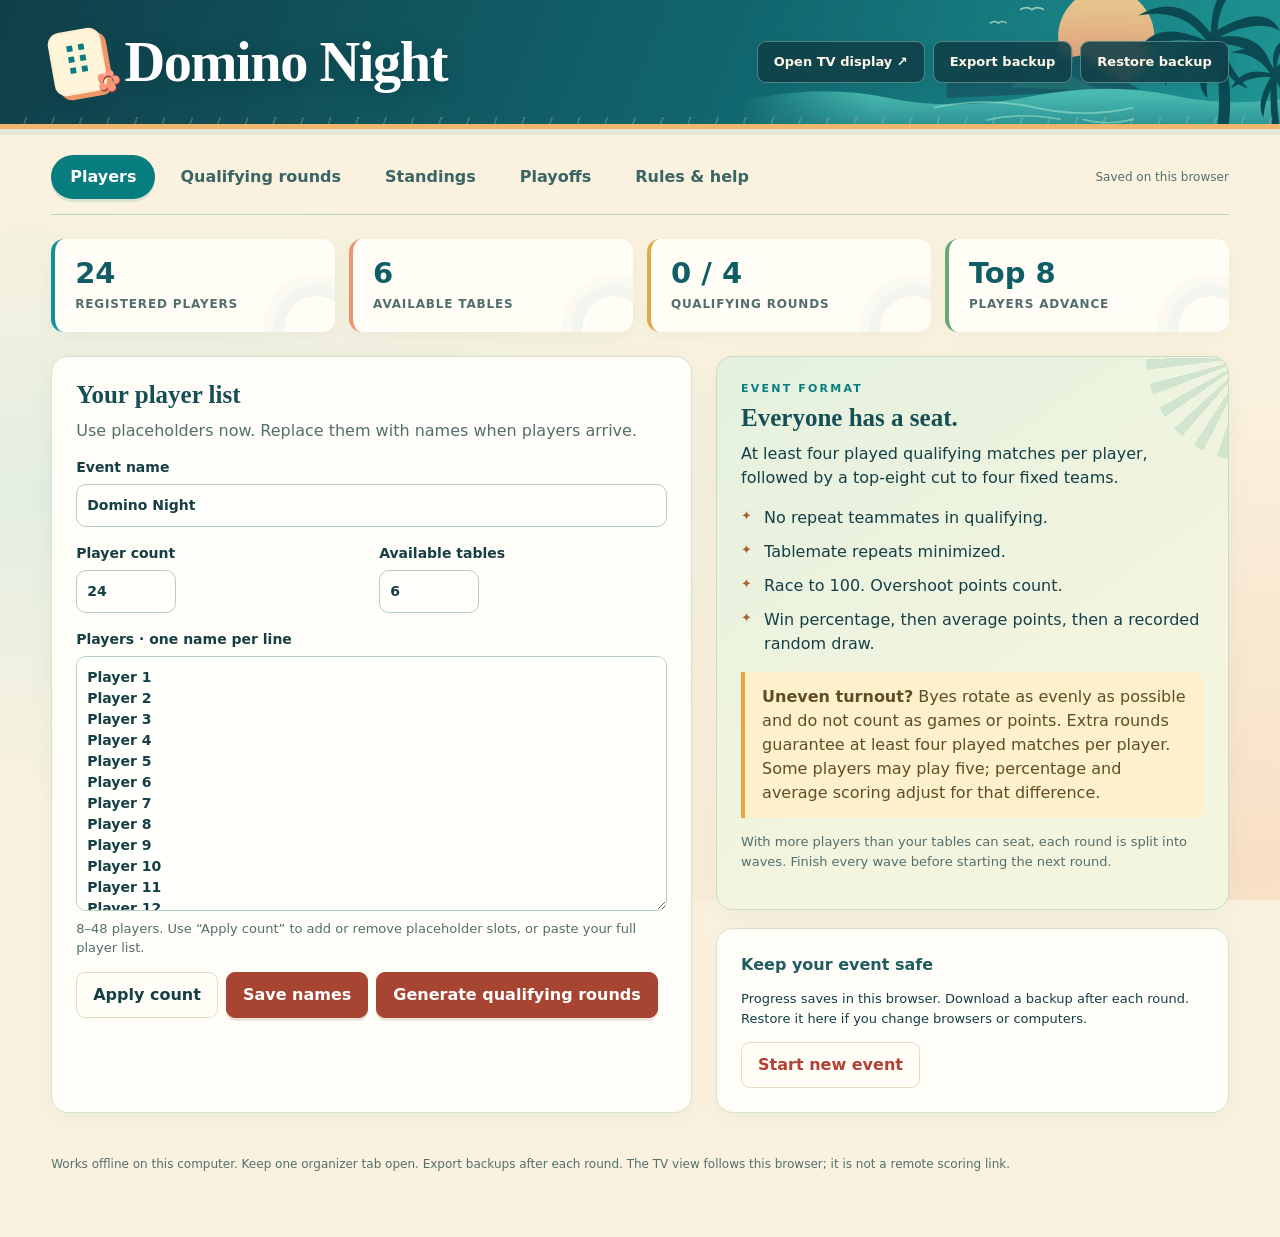
==== commit 7b9f21c9: "Guarantee four played qualifying matches per player" ====
--- a/Domino-Night.html
+++ b/Domino-Night.html
@@ -34,6 +34,8 @@
 @media print{.brand h1,.tv .brand h1{font-size:28px}}
 @media print{.island-art,header:after,.tile:after,.stat:after,.layout aside .panel:first-child:after{display:none!important}body,header,.panel,.match,.champion,.layout aside .panel:first-child{background:white!important;box-shadow:none!important;color:black!important}h1,h2,h3,.panel h2,.panel h3{color:black!important;text-shadow:none!important}.brand .eyebrow,.brand .sub{color:#333!important}.notice{background:white!important;color:black!important}tbody tr:nth-child(even){background:white!important}}
 
+.roundnav{flex-wrap:wrap}
+
 </style></head><body><header><svg class="island-art" viewBox="0 0 640 220" preserveAspectRatio="xMaxYMid slice" aria-hidden="true" xmlns="http://www.w3.org/2000/svg">
  <defs>
   <linearGradient id="sunset" x2="0" y2="1"><stop stop-color="#ffd592"/><stop offset="1" stop-color="#f39775"/></linearGradient>
@@ -60,15 +62,21 @@
 const randomInt = n => { const a=new Uint32Array(1); const limit=4294967296-(4294967296%n); do{crypto.getRandomValues(a);}while(a[0]>=limit); return a[0]%n; };
 function shuffle(a){ a=a.slice(); for(let i=a.length-1;i>0;i--){const j=randomInt(i+1);[a[i],a[j]]=[a[j],a[i]];}return a; }
 const key=(a,b)=>a<b?`${a}:${b}`:`${b}:${a}`;
-function schedule(n,tables=6){
+const MIN_MATCHES=4;
+function requiredRounds(n){return Math.ceil(MIN_MATCHES*n/(4*Math.floor(n/4)));}
+function scheduledCounts(s){const counts=Array(s.players.length).fill(0);for(const r of s.rounds)for(const m of r.matches)for(const i of m.teams.flat())counts[i]++;return counts;}
+function needsExtension(s){return s.rounds.length>0&&scheduledCounts(s).some(n=>n<MIN_MATCHES);}
+function schedule(n,tables=6,existing=[]){
  if(!Number.isInteger(n)||n<8||n>48)throw Error('Use 8 to 48 players.');
- const rounds=[], met={}, partnered={}, rests=Array(n).fill(0);
+ if(!Number.isInteger(tables)||tables<1||tables>12)throw Error('Use 1 to 12 tables.');
+ const rounds=JSON.parse(JSON.stringify(existing)), met={}, partnered={}, rests=Array(n).fill(0);
+ for(const round of rounds){round.byes.forEach(i=>rests[i]++);for(const m of round.matches){const g=m.teams.flat();for(let j=0;j<4;j++)for(let k=j+1;k<4;k++)met[key(g[j],g[k])]=(met[key(g[j],g[k])]||0)+1;for(const team of m.teams)partnered[key(...team)]=1;}}
  function bestPair(g){
    const patterns=[[g[0],g[1],g[2],g[3]],[g[0],g[2],g[1],g[3]],[g[0],g[3],g[1],g[2]]];
    return patterns.map(p=>({p,c:(partnered[key(p[0],p[1])]||0)+(partnered[key(p[2],p[3])]||0)})).sort((a,b)=>a.c-b.c)[0];
  }
  function cost(a){let c=0; for(let i=0;i<a.length;i+=4){const g=a.slice(i,i+4);c+=bestPair(g).c*10000;for(let j=0;j<4;j++)for(let k=j+1;k<4;k++)c+=(met[key(g[j],g[k])]||0)**2;}return c;}
- for(let r=0;r<3;r++){
+ for(let r=rounds.length;r<requiredRounds(n);r++){
    const pool=shuffle(Array.from({length:n},(_,i)=>i)).sort((a,b)=>rests[a]-rests[b]);
    const byes=pool.slice(0,n%4);byes.forEach(p=>rests[p]++);
    let best=shuffle(pool.slice(n%4)), bestCost=cost(best), a=best.slice(), c=bestCost;
@@ -100,9 +108,9 @@
    return compare(a,b)||(order.length?order.indexOf(a.id)-order.indexOf(b.id):a.id-b.id);
  });
 }
-const complete=s=>s.rounds.length===3&&s.rounds.every(r=>r.matches.every(m=>m.score));
+const complete=s=>s.rounds.length>0&&s.rounds.every(r=>r.matches.every(m=>m.score))&&standings(s).every(p=>p.played>=MIN_MATCHES);
 function createPlayoffs(state){
- if(!complete(state))throw Error('Finish all qualifying matches first.');
+ if(!complete(state))throw Error('Finish all qualifying matches; every player must play at least four before playoffs.');
  const rows=standings({...state,playoffs:null}),seeds=[],draws=[];
  for(let i=0;i<rows.length;){let j=i+1;while(j<rows.length&&compare(rows[i],rows[j])===0)j++;
    const group=rows.slice(i,j).map(p=>p.id),order=group.length>1?shuffle(group):group;
@@ -113,8 +121,8 @@
 }
 function syncFinal(p){if(p.semis.every(m=>m.score))p.final={teams:p.semis.map(m=>m.teams[m.score[0]>m.score[1]?0:1]),score:null};else p.final=null;}
 function validate(s){
- if(!s||s.version!==1||!Array.isArray(s.players)||s.players.length<8||s.players.length>48||s.players.some(n=>typeof n!=='string'||!n.trim()||n.length>70)||new Set(s.players.map(n=>n.trim().toLowerCase())).size!==s.players.length)throw Error('Invalid player list in backup.');
- if(typeof s.title!=='string'||s.title.length>100||!Number.isInteger(s.tables)||s.tables<1||s.tables>12||!Array.isArray(s.rounds)||![0,3].includes(s.rounds.length))throw Error('Invalid event settings.');
+ if(!s||![1,2].includes(s.version)||!Array.isArray(s.players)||s.players.length<8||s.players.length>48||s.players.some(n=>typeof n!=='string'||!n.trim()||n.length>70)||new Set(s.players.map(n=>n.trim().toLowerCase())).size!==s.players.length)throw Error('Invalid player list in backup.');
+ if(typeof s.title!=='string'||s.title.length>100||!Number.isInteger(s.tables)||s.tables<1||s.tables>12||!Array.isArray(s.rounds)||![0,s.version===1?3:requiredRounds(s.players.length)].includes(s.rounds.length))throw Error('Invalid event settings.');
  const n=s.players.length,partner=new Set(),byeCount=Array(n).fill(0);
  function match(m){if(!m||!Array.isArray(m.teams)||m.teams.length!==2||m.teams.some(t=>!Array.isArray(t)||t.length!==2)||new Set(m.teams.flat()).size!==4||m.teams.flat().some(i=>!Number.isInteger(i)||i<0||i>=n)||!(m.score===null||(Array.isArray(m.score)&&m.score.length===2&&validScore(...m.score))))throw Error('Invalid match in backup.');}
  for(const r of s.rounds){if(!Array.isArray(r.byes)||!Array.isArray(r.matches)||r.byes.length!==n%4||r.matches.length!==Math.floor(n/4))throw Error('Invalid round in backup.');const seen=r.byes.slice();
@@ -123,7 +131,9 @@
    if(seen.length!==n||new Set(seen).size!==n)throw Error('Players missing or duplicated in a round.');
  }
  if(Math.max(...byeCount)-Math.min(...byeCount)>1)throw Error('Unbalanced byes.');
- if(s.playoffs){const p=s.playoffs;if(!complete(s)||!Array.isArray(p.seeds)||p.seeds.length!==n||new Set(p.seeds).size!==n||p.seeds.some(i=>!Number.isInteger(i)||i<0||i>=n)||!Array.isArray(p.draws)||!Array.isArray(p.semis)||p.semis.length!==2)throw Error('Invalid playoffs.');
+ if(s.version===2&&needsExtension(s))throw Error('The schedule does not give every player four matches.');
+ const legacyComplete=s.version===1&&s.rounds.length===3&&s.rounds.every(r=>r.matches.every(m=>m.score));
+ if(s.playoffs){const p=s.playoffs;if(!(complete(s)||legacyComplete)||!Array.isArray(p.seeds)||p.seeds.length!==n||new Set(p.seeds).size!==n||p.seeds.some(i=>!Number.isInteger(i)||i<0||i>=n)||!Array.isArray(p.draws)||!Array.isArray(p.semis)||p.semis.length!==2)throw Error('Invalid playoffs.');
    const rows=standings({...s,playoffs:null}),byId=Object.fromEntries(rows.map(r=>[r.id,r]));for(let i=1;i<n;i++)if(compare(byId[p.seeds[i-1]],byId[p.seeds[i]])>0)throw Error('Invalid seeding order.');
    const expected=[[[p.seeds[0],p.seeds[7]],[p.seeds[3],p.seeds[4]]],[[p.seeds[1],p.seeds[6]],[p.seeds[2],p.seeds[5]]]];
    p.semis.forEach((m,i)=>{match(m);if(JSON.stringify(m.teams)!==JSON.stringify(expected[i]))throw Error('Invalid semifinal teams.');});
@@ -133,12 +143,12 @@
  }
  return s;
 }
-const api={shuffle,schedule,validScore,compare,standings,complete,createPlayoffs,syncFinal,validate};
+const api={MIN_MATCHES,requiredRounds,scheduledCounts,needsExtension,shuffle,schedule,validScore,compare,standings,complete,createPlayoffs,syncFinal,validate};
 if(typeof module!=='undefined')module.exports=api;else root.Domino=api;
 })(typeof window!=='undefined'?window:globalThis);
 </script><script>'use strict';
 const D=Domino,KEY='domino-tournament-v1',isTV=new URLSearchParams(location.search).has('tv');
-let state={version:1,title:'Domino Night',players:Array.from({length:24},(_,i)=>`Player ${i+1}`),tables:6,rounds:[],playoffs:null,updated:null},view='registration',roundIndex=0,tvPage=0,tvMode='auto',saveOK=true,loadError=false;
+let state={version:2,title:'Domino Night',players:Array.from({length:24},(_,i)=>`Player ${i+1}`),tables:6,rounds:[],playoffs:null,updated:null},view='registration',roundIndex=0,tvPage=0,tvMode='auto',saveOK=true,loadError=false;
 const tvPageSize=()=>window.innerHeight<850?8:12;
 const $=id=>document.getElementById(id),esc=s=>String(s).replace(/[&<>"']/g,c=>({'&':'&amp;','<':'&lt;','>':'&gt;','"':'&quot;',"'":'&#39;'}[c]));
 try{const saved=localStorage.getItem(KEY);if(saved){state=D.validate(JSON.parse(saved));view=state.rounds.length?'rounds':'registration';}}catch(e){saveOK=false;loadError=true;}
@@ -154,42 +164,49 @@
 function exportCSV(){let rows=[['Rank','Player','Played','Wins','Win %','Points','Average points','Scheduled byes']];D.standings(state).forEach((p,i)=>rows.push([rankAt(D.standings(state),i),p.name,p.played,p.wins,p.played?(p.wins/p.played*100).toFixed(2):'',p.points,p.played?(p.points/p.played).toFixed(2):'',p.byes]));const safe=x=>'"'+String(x).replace(/^[=+@-]/,"'$&").replaceAll('"','""')+'"';download('domino-night-standings.csv',rows.map(r=>r.map(safe).join(',')).join('\r\n'),'text/csv;charset=utf-8');}
 function team(t){return t.map(i=>esc(state.players[i])).join(' <span class="muted">&amp;</span> ');}
 function rankAt(rows,i){if(state.playoffs)return i+1;let j=i;while(j>0&&rows[j].played&&rows[j-1].played&&D.compare(rows[j-1],rows[j])===0)j--;return rows[i].played?j+1:'-';}
-function nextRound(){const i=state.rounds.findIndex(r=>r.matches.some(m=>!m.score));return i<0?2:i;}
-function stats(){const done=state.rounds.filter(r=>r.matches.length>0&&r.matches.every(m=>m.score)).length;return `<div class="stats"><div class="stat"><b>${state.players.length}</b><span>Registered players</span></div><div class="stat"><b>${state.tables}</b><span>Available tables</span></div><div class="stat"><b>${done} / 3</b><span>Qualifying rounds</span></div><div class="stat"><b>${state.playoffs?'4 teams':'Top 8'}</b><span>${state.playoffs?'Playoff bracket':'Players advance'}</span></div></div>`;}
+function nextRound(){const i=state.rounds.findIndex(r=>r.matches.some(m=>!m.score));return i<0?Math.max(0,state.rounds.length-1):i;}
+function stats(){const done=state.rounds.filter(r=>r.matches.length>0&&r.matches.every(m=>m.score)).length;return `<div class="stats"><div class="stat"><b>${state.players.length}</b><span>Registered players</span></div><div class="stat"><b>${state.tables}</b><span>Available tables</span></div><div class="stat"><b>${done} / ${D.requiredRounds(state.players.length)}</b><span>Qualifying rounds</span></div><div class="stat"><b>${state.playoffs?'4 teams':'Top 8'}</b><span>${state.playoffs?'Playoff bracket':'Players advance'}</span></div></div>`;}
 function render(){
  document.body.classList.toggle('tv',isTV);$('eventTitle').textContent=state.title;
  $('headerActions').innerHTML=isTV?'<button id="fullscreen">Full screen</button><button id="tvToggle">Switch view</button>':'<button id="tvOpen">Open TV display ↗</button><button id="export">Export backup</button><button id="import">Restore backup</button><input id="file" type="file" accept=".json,application/json" hidden>';
  $('nav').innerHTML=isTV?'':[['registration','Players'],['rounds','Qualifying rounds'],['standings','Standings'],['playoffs','Playoffs'],['rules','Rules & help']].map(([id,name])=>`<button data-view="${id}" class="${view===id?'active':''}">${name}</button>`).join('')+`<span class="status">${saveOK?'Saved on this browser':'Storage needs attention'}${state.updated?' · '+new Date(state.updated).toLocaleTimeString([], {hour:'2-digit',minute:'2-digit'}):''}</span>`;
  $('footer').textContent=isTV?'Live display · Updates from the organizer tab on this computer · '+(state.updated?'Last saved '+new Date(state.updated).toLocaleTimeString():'Waiting for registration'):'Works offline on this computer. Keep one organizer tab open. Export backups after each round. The TV view follows this browser; it is not a remote scoring link.';
  if(isTV){renderTV();$('fullscreen').onclick=()=>{if(!document.fullscreenElement)document.documentElement.requestFullscreen?.().catch(()=>tell('Use your browser’s full-screen command.'));else document.exitFullscreen?.();};$('tvToggle').onclick=()=>{tvMode=tvMode==='auto'?'standings':'auto';renderTV();};return;}
- $('main').innerHTML=loadError?'<div class="notice"><b>The saved event could not be loaded.</b> Your stored data has not been overwritten. Restore a backup, or start a new event below.</div><button id="recoverNew" class="danger">Start a new event</button>':stats()+({registration:registration,rounds:roundsView,standings:standingsView,playoffs:playoffsView,rules:rulesView}[view]());
+ $('main').innerHTML=loadError?'<div class="notice"><b>The saved event could not be loaded.</b> Your stored data has not been overwritten. Restore a backup, or start a new event below.</div><button id="recoverNew" class="danger">Start a new event</button>':stats()+extensionNotice()+({registration:registration,rounds:roundsView,standings:standingsView,playoffs:playoffsView,rules:rulesView}[view]());
  document.querySelectorAll('[data-view]').forEach(b=>b.onclick=()=>{view=b.dataset.view;render();});
  $('tvOpen').onclick=()=>{const url=new URL(location.href);url.searchParams.set('tv','1');const popup=window.open(url.href,'domino-tv');if(!popup)tell('Allow this browser’s popup to open the TV display, or open this address in a new tab with ?tv=1 added.');};$('export').onclick=backup;$('import').onclick=()=>$('file').click();$('file').onchange=restore;
  if(loadError){$('recoverNew').onclick=async()=>{if(await ask('Start a new event?','The unreadable saved event will be replaced. Restore a backup instead if you need those results.','Replace saved event')){loadError=false;save();render();}};return;}
  bind();
 }
-function registration(){return `<div class="layout"><section class="panel"><h2>Your player list</h2><p class="muted">Use placeholders now. Replace them with names when players arrive.</p><label>Event name<input id="titleInput" maxlength="100" value="${esc(state.title)}"></label><div class="fieldrow"><label>Player count<input id="countInput" type="number" min="8" max="48" value="${state.players.length}" ${state.rounds.length?'disabled':''}></label><label>Available tables<input id="tablesInput" type="number" min="1" max="12" value="${state.tables}" ${state.rounds.length?'disabled':''}></label></div><label>Players · one name per line<textarea id="namesInput" spellcheck="false">${state.players.map(esc).join('\n')}</textarea></label><p class="small muted">${state.rounds.length?'Schedule locked: rename a player on their existing line. To change the field, start a new event.':'8–48 players. Use “Apply count” to add or remove placeholder slots, or paste your full player list.'}</p><div class="actions">${state.rounds.length?'':'<button id="applyCount">Apply count</button>'}<button id="savePlayers" class="primary">Save names</button>${state.rounds.length?'':'<button id="generate" class="primary">Generate 3 rounds</button>'}</div></section><aside><section class="panel"><p class="eyebrow" style="color:var(--green)">EVENT FORMAT</p><h2>Everyone has a seat.</h2><p>Three rounds of changing partners, followed by a top-eight cut to four fixed teams.</p><ul><li>No repeat teammates in qualifying.</li><li>Tablemate repeats minimized.</li><li>Race to 100. Overshoot points count.</li><li>Win percentage, then average points, then a recorded random draw.</li></ul><div class="notice"><b>Uneven turnout?</b> Byes rotate as evenly as possible and do not count as games or points. Players with a bye play fewer matches. Percentage and average scoring adjust for that difference.</div><p class="small muted">With more players than your tables can seat, each round is split into waves. Finish every wave before starting the next round.</p></section><section class="panel"><h3>Keep your event safe</h3><p class="small">Progress saves in this browser. Download a backup after each round. Restore it here if you change browsers or computers.</p><button id="newEvent" class="danger">Start new event</button></section></aside></div>`;}
+function registration(){return `<div class="layout"><section class="panel"><h2>Your player list</h2><p class="muted">Use placeholders now. Replace them with names when players arrive.</p><label>Event name<input id="titleInput" maxlength="100" value="${esc(state.title)}"></label><div class="fieldrow"><label>Player count<input id="countInput" type="number" min="8" max="48" value="${state.players.length}" ${state.rounds.length?'disabled':''}></label><label>Available tables<input id="tablesInput" type="number" min="1" max="12" value="${state.tables}" ${state.rounds.length?'disabled':''}></label></div><label>Players · one name per line<textarea id="namesInput" spellcheck="false">${state.players.map(esc).join('\n')}</textarea></label><p class="small muted">${state.rounds.length?'Schedule locked: rename a player on their existing line. To change the field, start a new event.':'8–48 players. Use “Apply count” to add or remove placeholder slots, or paste your full player list.'}</p><div class="actions">${state.rounds.length?'':'<button id="applyCount">Apply count</button>'}<button id="savePlayers" class="primary">Save names</button>${state.rounds.length?'':'<button id="generate" class="primary">Generate qualifying rounds</button>'}</div></section><aside><section class="panel"><p class="eyebrow" style="color:var(--green)">EVENT FORMAT</p><h2>Everyone has a seat.</h2><p>At least four played qualifying matches per player, followed by a top-eight cut to four fixed teams.</p><ul><li>No repeat teammates in qualifying.</li><li>Tablemate repeats minimized.</li><li>Race to 100. Overshoot points count.</li><li>Win percentage, then average points, then a recorded random draw.</li></ul><div class="notice"><b>Uneven turnout?</b> Byes rotate as evenly as possible and do not count as games or points. Extra rounds guarantee at least four played matches per player. Some players may play five; percentage and average scoring adjust for that difference.</div><p class="small muted">With more players than your tables can seat, each round is split into waves. Finish every wave before starting the next round.</p></section><section class="panel"><h3>Keep your event safe</h3><p class="small">Progress saves in this browser. Download a backup after each round. Restore it here if you change browsers or computers.</p><button id="newEvent" class="danger">Start new event</button></section></aside></div>`;}
 function scoreCard(m,id,title,locked=false,tv=false){return `<article class="match ${m.score?'done':''}"><div class="match-head"><b>${title}</b><span class="pill">${m.score?'Complete':locked?'Upcoming':'Ready'}</span></div>${m.teams.map((t,i)=>`<div class="team-row"><strong>${team(t)}</strong>${tv?`<b class="tv-score">${m.score?.[i]??'–'}</b>`:`<input aria-label="${title} team ${i+1} score" id="${id}-${i}" type="number" inputmode="numeric" min="0" max="1000000" step="1" value="${m.score?.[i]??''}" ${locked?'disabled':''}>`}</div>${i===0?'<div class="versus">VERSUS</div>':''}`).join('')}${tv?'':`<button data-score="${id}" ${locked?'disabled':''}>${m.score?'Update result':'Save result'}</button>`}</article>`;}
-function roundsView(){if(!state.rounds.length)return '<div class="empty"><h2>Ready when you are</h2><p>Save your players and generate the three qualifying rounds first.</p><button data-go="registration">Go to players</button></div>';return `<div class="sectionbar"><h2>Qualifying rounds</h2><button id="printSchedule">Print all rounds</button></div><div class="roundnav">${state.rounds.map((r,i)=>`<button class="${roundIndex===i?'active':''}" data-round="${i}">Round ${i+1} · ${r.matches.filter(m=>m.score).length}/${r.matches.length}</button>`).join('')}</div>${roundBlock(roundIndex)}<p class="small muted">Enter each team’s final match score. One team must have 100 or more; the other must be below 100. Both teammates receive their team’s full points.</p>${D.complete(state)?'<div class="notice">Qualifying is complete. Review the standings before creating the playoff teams. <button data-go="standings">View standings</button></div>':''}`;}
+function roundsView(){if(!state.rounds.length)return '<div class="empty"><h2>Ready when you are</h2><p>Save your players and generate the qualifying schedule first. Everyone will play at least four matches.</p><button data-go="registration">Go to players</button></div>';return `<div class="sectionbar"><h2>Qualifying rounds</h2><button id="printSchedule">Print all rounds</button></div><div class="roundnav">${state.rounds.map((r,i)=>`<button class="${roundIndex===i?'active':''}" data-round="${i}">Round ${i+1} · ${r.matches.filter(m=>m.score).length}/${r.matches.length}</button>`).join('')}</div>${roundBlock(roundIndex)}<p class="small muted">Enter each team’s final match score. One team must have 100 or more; the other must be below 100. Both teammates receive their team’s full points.</p>${D.complete(state)?'<div class="notice">Qualifying is complete. Review the standings before creating the playoff teams. <button data-go="standings">View standings</button></div>':''}`;}
 function roundBlock(i,print=false){const r=state.rounds[i],locked=i>0&&!state.rounds[i-1].matches.every(m=>m.score);let html=print?`<h2>Round ${i+1}</h2>`:'';if(r.byes.length)html+=`<div class="notice"><b>Round ${i+1} byes:</b> ${r.byes.map(p=>esc(state.players[p])).join(', ')}. No win, loss, or points recorded.</div>`;if(locked&&!print)html+='<p class="muted">Finish the previous round before entering these scores.</p>';for(let w=1;w<=Math.max(...r.matches.map(m=>m.wave));w++){if(r.matches.some(m=>m.wave>1))html+=`<h3>Wave ${w}</h3>`;html+=`<div class="grid">${r.matches.map((m,j)=>m.wave===w?scoreCard(m,`q-${i}-${j}`,`Table ${m.table}`,locked):'').join('')}</div>`;}return html;}
 function standingsTable(tv=false){const rows=D.standings(state),start=tv?tvPage*tvPageSize():0,shown=rows.slice(start,tv?start+tvPageSize():undefined);return `<div class="table-wrap ${tv?'tv-board':''}"><table><thead><tr><th>Rank</th><th>Player</th><th>Played</th><th>Wins</th><th>Win %</th><th>Avg pts</th>${tv?'':'<th>Total pts</th>'}</tr></thead><tbody>${shown.map((p,k)=>{const i=start+k;return `<tr class="${i<8?'top ':''}${i===7?'cut':''}"><td><span class="rank">${rankAt(rows,i)}</span></td><td>${esc(p.name)}</td><td>${p.played}</td><td>${p.wins}</td><td>${p.played?(100*p.wins/p.played).toFixed(1)+'%':'–'}</td><td>${p.played?(p.points/p.played).toFixed(2):'–'}</td>${tv?'':`<td>${p.points}</td>`}</tr>`;}).join('')}</tbody></table></div>`;}
 function standingsView(){return `<div class="sectionbar"><h2>${state.playoffs?'Final qualifying standings':'Qualifying standings'}</h2><div class="actions"><button id="csv">Export standings</button><button id="print">Print</button></div></div><p class="muted">Win percentage → average points → random draw. ${state.playoffs?'Draw results are locked and recorded.':'Standings are provisional; equal records share a rank until the final draw.'} Full precision is used when comparing averages.</p>${standingsTable()}${D.complete(state)&&!state.playoffs?'<div class="notice"><b>All qualifying results are in.</b> Creating playoffs will resolve exact ties with one random draw, save the order, and pair the top eight.<p><button id="cut" class="primary">Draw ties & create playoffs</button></p></div>':''}${state.playoffs?drawRecord():''}`;}
 function drawRecord(){return `<section class="panel" style="margin-top:20px"><h3>Random draw record</h3>${state.playoffs.draws.length?state.playoffs.draws.map(d=>`<p class="small"><b>Ranks ${d.firstRank}–${d.firstRank+d.order.length-1}:</b> ${d.order.map(p=>esc(state.players[p])).join(' → ')}</p>`).join(''):'<p>No exact ties required a draw.</p>'}<p class="small muted">Recorded ${esc(new Date(state.playoffs.created).toLocaleString())}. This order is saved; refreshing does not redraw.</p></section>`;}
-function playoffsView(tv=false){const p=state.playoffs;if(!p)return `<div class="empty"><h2>The final four teams</h2><p>Complete three qualifying rounds, then create the top-eight playoff bracket from Standings.</p><p><b>(1+8) vs (4+5)</b><br><b>(2+7) vs (3+6)</b></p>${tv?'':'<button data-go="standings">View standings</button>'}</div>`;let html=`<div class="sectionbar"><h2>Single-elimination playoffs</h2>${tv?'':'<button id="print">Print bracket</button>'}</div><div class="bracket"><div>${p.semis.map((m,i)=>scoreCard(m,`s-${i}`,`Semifinal ${i?'B':'A'}`,false,tv)).join('<div style="height:15px"></div>')}</div><div class="connector">→</div><div>${p.final?scoreCard(p.final,'f','Championship final',false,tv):'<div class="empty"><h3>Championship final</h3><p>Winners of semifinals A and B</p></div>'}</div></div>`;if(p.final?.score)html+=`<div class="champion"><p class="eyebrow">TOURNAMENT CHAMPIONS</p><h2>${team(p.final.teams[p.final.score[0]>p.final.score[1]?0:1])}</h2><p>Final score: ${p.final.score.join(' – ')}</p></div>`;if(!tv)html+='<p class="small muted">Same partners for both playoff rounds. Each match starts at zero and is a fresh race to 100.</p>';return html;}
-function rulesView(){return `<section class="panel rules"><div class="sectionbar"><h2>Tournament rules</h2><button id="print">Print rules</button></div><p><b>${state.players.length} registered players · ${state.tables} tables · 3 qualifying rounds · Top 8 players advance</b></p><ol><li><b>Rotation.</b> Each round uses new partners. Tablemate repeats are minimized. With more players than seats, finish all waves of a round before starting the next. Byes rotate as evenly as possible.</li><li><b>Race to 100.</b> Play successive hands until a team reaches 100 or more points. That team wins one match. Both players receive the team’s full final points, including points above 100. A 108–75 result gives each winner one win and 108 points; each loser receives 75 points and no win.</li><li><b>Byes.</b> A bye is not a played match and earns no wins, losses, or points. A player with a bye may play two qualifying matches while other players play three.</li><li><b>Standings.</b> Rank by wins divided by matches played, then total points divided by matches played. Compare full values, not rounded display numbers. This is equivalent to wins then total points when everyone plays the same number of matches.</li><li><b>Final tiebreaker.</b> Once all qualifying matches are complete, exact ties are resolved by a random draw. The organizer runs the draw publicly using “Draw ties & create playoffs.” The drawn order is recorded and saved.</li><li><b>Qualification.</b> The top eight individual players form four fixed teams: 1+8, 2+7, 3+6, and 4+5. Other players do not advance.</li><li><b>Playoffs.</b> Semifinal A: (1+8) vs (4+5). Semifinal B: (2+7) vs (3+6). Winning teams meet in the final with the same partners. Scores start at zero in every match; qualifying totals do not carry over. Each match is a race to 100 or more. One loss eliminates a team; the final’s winning team is champion.</li><li><b>Score reporting.</b> Both teams confirm their final score before the organizer records it. Correct qualifying scores before creating playoffs. Changing qualifying scores afterward requires clearing the bracket and its results, then creating it again.</li><li><b>House gameplay rules.</b> Before play, the host announces the domino variant, opening player, legal plays, passing or drawing, blocked or tied hands, and points awarded per hand. Apply these consistently at every table.</li></ol></section><section class="panel no-print"><h2>Event-day setup</h2><ol><li>Open this file in Chrome or Edge on the event laptop. Keep a single organizer tab.</li><li>Enter names, set your table count, and generate the schedule after registration closes. Check the Players tab before each event; this browser remembers the previous event.</li><li>Print the rules and all three rounds. Have paper scorecards ready as a backup.</li><li>Connect your TV as an extended display. Click <b>Open TV display</b>, move that window to the TV, and use full screen. Standings cycle through pages every 12 seconds.</li><li>Enter confirmed scores. Export a backup after each round and before the playoff cut.</li><li>After every qualifying match is saved, review standings and publicly run the draw. Enter semifinal and final scores.</li></ol><div class="notice">The TV view syncs between tabs in the <b>same browser on the same computer</b>. Casting or HDMI shows that TV window. Opening the file on another device does not connect to the event.</div><p class="small">Use the same browser and file location throughout the event. Browser storage can be cleared, so keep downloaded backups. If opening the file directly does not sync TV tabs, use the included local launch shortcut. No internet or paid account is required.</p></section>`;}
-function renderTV(){const allDone=D.complete(state),r=state.rounds.length?nextRound():0;let right='';if(state.playoffs&&tvMode!=='standings'){right=playoffsView(true);}else if(state.rounds.length){const round=state.rounds[r];right=`<div class="sectionbar"><h2>${allDone?'Qualifying complete':`Round ${r+1} · Table assignments`}</h2></div><div class="grid">${round.matches.map(m=>scoreCard(m,'',`Table ${m.table}${m.wave>1?' · Wave '+m.wave:''}`,false,true)).join('')}</div>${round.byes.length?`<p class="tv-bye">Byes: ${round.byes.map(i=>esc(state.players[i])).join(', ')}</p>`:''}`;}else right='<div class="panel"><h2>Registration is open</h2><p>Three qualifying rounds, then the top eight players advance.</p><p>Tell the organizer your name to join.</p></div>';
+function playoffsView(tv=false){const p=state.playoffs;if(!p)return `<div class="empty"><h2>The final four teams</h2><p>Complete the qualifying schedule with at least four played matches per player, then create the top-eight playoff bracket from Standings.</p><p><b>(1+8) vs (4+5)</b><br><b>(2+7) vs (3+6)</b></p>${tv?'':'<button data-go="standings">View standings</button>'}</div>`;let html=`<div class="sectionbar"><h2>Single-elimination playoffs</h2>${tv?'':'<button id="print">Print bracket</button>'}</div><div class="bracket"><div>${p.semis.map((m,i)=>scoreCard(m,`s-${i}`,`Semifinal ${i?'B':'A'}`,false,tv)).join('<div style="height:15px"></div>')}</div><div class="connector">→</div><div>${p.final?scoreCard(p.final,'f','Championship final',false,tv):'<div class="empty"><h3>Championship final</h3><p>Winners of semifinals A and B</p></div>'}</div></div>`;if(p.final?.score)html+=`<div class="champion"><p class="eyebrow">TOURNAMENT CHAMPIONS</p><h2>${team(p.final.teams[p.final.score[0]>p.final.score[1]?0:1])}</h2><p>Final score: ${p.final.score.join(' – ')}</p></div>`;if(!tv)html+='<p class="small muted">Same partners for both playoff rounds. Each match starts at zero and is a fresh race to 100.</p>';return html;}
+function rulesView(){return `<section class="panel rules"><div class="sectionbar"><h2>Tournament rules</h2><button id="print">Print rules</button></div><p><b>${state.players.length} registered players · ${state.tables} tables · ${D.requiredRounds(state.players.length)} qualifying rounds · At least 4 matches per player · Top 8 players advance</b></p><ol><li><b>Rotation.</b> Each round uses new partners. Tablemate repeats are minimized. With more players than seats, finish all waves of a round before starting the next. Byes rotate as evenly as possible.</li><li><b>Race to 100.</b> Play successive hands until a team reaches 100 or more points. That team wins one match. Both players receive the team’s full final points, including points above 100. A 108–75 result gives each winner one win and 108 points; each loser receives 75 points and no win.</li><li><b>Byes.</b> A bye is not a played match and earns no wins, losses, or points. The schedule adds enough rounds for every player to play at least four qualifying matches. Some players may play five matches. A bye never counts toward the four-match minimum.</li><li><b>Standings.</b> Rank by wins divided by matches played, then total points divided by matches played. Compare full values, not rounded display numbers. This is equivalent to wins then total points when everyone plays the same number of matches.</li><li><b>Final tiebreaker.</b> Once all qualifying matches are complete, exact ties are resolved by a random draw. The organizer runs the draw publicly using “Draw ties & create playoffs.” The drawn order is recorded and saved.</li><li><b>Qualification.</b> The top eight individual players form four fixed teams: 1+8, 2+7, 3+6, and 4+5. Other players do not advance.</li><li><b>Playoffs.</b> Semifinal A: (1+8) vs (4+5). Semifinal B: (2+7) vs (3+6). Winning teams meet in the final with the same partners. Scores start at zero in every match; qualifying totals do not carry over. Each match is a race to 100 or more. One loss eliminates a team; the final’s winning team is champion.</li><li><b>Score reporting.</b> Both teams confirm their final score before the organizer records it. Correct qualifying scores before creating playoffs. Changing qualifying scores afterward requires clearing the bracket and its results, then creating it again.</li><li><b>House gameplay rules.</b> Before play, the host announces the domino variant, opening player, legal plays, passing or drawing, blocked or tied hands, and points awarded per hand. Apply these consistently at every table.</li></ol></section><section class="panel no-print"><h2>Event-day setup</h2><ol><li>Open this file in Chrome or Edge on the event laptop. Keep a single organizer tab.</li><li>Enter names, set your table count, and generate the schedule after registration closes. Check the Players tab before each event; this browser remembers the previous event.</li><li>Print the rules and all qualifying rounds. Have paper scorecards ready as a backup.</li><li>Connect your TV as an extended display. Click <b>Open TV display</b>, move that window to the TV, and use full screen. Standings cycle through pages every 12 seconds.</li><li>Enter confirmed scores. Export a backup after each round and before the playoff cut.</li><li>After every qualifying match is saved, review standings and publicly run the draw. Enter semifinal and final scores.</li></ol><div class="notice">The TV view syncs between tabs in the <b>same browser on the same computer</b>. Casting or HDMI shows that TV window. Opening the file on another device does not connect to the event.</div><p class="small">Use the same browser and file location throughout the event. Browser storage can be cleared, so keep downloaded backups. If opening the file directly does not sync TV tabs, use the included local launch shortcut. No internet or paid account is required.</p></section>`;}
+function renderTV(){const allDone=D.complete(state),r=state.rounds.length?nextRound():0;let right='';if(state.playoffs&&tvMode!=='standings'){right=playoffsView(true);}else if(state.rounds.length){const round=state.rounds[r];right=`<div class="sectionbar"><h2>${allDone?'Qualifying complete':`Round ${r+1} · Table assignments`}</h2></div><div class="grid">${round.matches.map(m=>scoreCard(m,'',`Table ${m.table}${m.wave>1?' · Wave '+m.wave:''}`,false,true)).join('')}</div>${round.byes.length?`<p class="tv-bye">Byes: ${round.byes.map(i=>esc(state.players[i])).join(', ')}</p>`:''}`;}else right='<div class="panel"><h2>Registration is open</h2><p>At least four played qualifying matches per player, then the top eight players advance.</p><p>Tell the organizer your name to join.</p></div>';
  const pages=Math.ceil(state.players.length/tvPageSize());if(tvPage>=pages)tvPage=0;
  $('tvToggle').textContent=tvMode==='standings'?'Show tables & bracket':'Standings only';
- $('main').innerHTML=stats()+`<div class="tv-grid" ${tvMode==='standings'?'style="grid-template-columns:1fr"':''}><section><div class="sectionbar"><h2>${state.playoffs?'Qualifying results':'Live standings'}</h2><span class="muted small">${tvPage+1} / ${pages}</span></div>${standingsTable(true)}<p class="small muted">Win % → average points → random draw${!state.playoffs?' · Provisional ranking':''}</p></section>${tvMode==='standings'?'':`<section>${right}</section>`}</div>`;
+ $('main').innerHTML=stats()+extensionNotice()+`<div class="tv-grid" ${tvMode==='standings'?'style="grid-template-columns:1fr"':''}><section><div class="sectionbar"><h2>${state.playoffs?'Qualifying results':'Live standings'}</h2><span class="muted small">${tvPage+1} / ${pages}</span></div>${standingsTable(true)}<p class="small muted">Win % → average points → random draw${!state.playoffs?' · Provisional ranking':''}</p></section>${tvMode==='standings'?'':`<section>${right}</section>`}</div>`;
 }
 function readPlayers(){const names=$('namesInput').value.split(/\r?\n/).map(s=>s.trim()).filter(Boolean);if(names.length<8||names.length>48)throw Error('Enter 8 to 48 players.');if(names.some(s=>s.length>70))throw Error('Keep player names under 71 characters.');if(new Set(names.map(s=>s.toLowerCase())).size!==names.length)throw Error('Give every player a unique name (add a last initial if needed).');if(state.rounds.length&&names.length!==state.players.length)throw Error('The schedule is locked. Rename players on their existing lines, or start a new event to change the player count.');const tables=Number($('tablesInput').value);if(!Number.isInteger(tables)||tables<1||tables>12)throw Error('Enter 1 to 12 tables.');const title=$('titleInput').value.trim();if(!title)throw Error('Enter an event name.');return {names,tables,title};}
-function bind(){document.querySelectorAll('[data-go]').forEach(b=>b.onclick=()=>{view=b.dataset.go;render();});document.querySelectorAll('[data-round]').forEach(b=>b.onclick=()=>{roundIndex=Number(b.dataset.round);render();});document.querySelectorAll('[data-score]').forEach(b=>b.onclick=()=>saveScore(b.dataset.score));
+function extensionNotice(){if(!D.needsExtension(state))return '';return `<div class="notice"><b>This saved schedule uses the earlier three-round format.</b> Add qualifying rounds so every player plays at least four matches. Existing qualifying pairings and results will be kept. ${isTV?'The organizer must extend the schedule.':'<p><button id="extend" class="primary">Add remaining qualifying rounds</button></p>'}</div>`;}
+function bind(){
+ if($('extend'))$('extend').onclick=async()=>{
+   const warning=state.playoffs?'The old playoff teams, draw, and results must be cleared. Existing qualifying matches and scores will be kept. A backup will be downloaded.':'Existing pairings and scores will be kept. New rounds will be appended to guarantee at least four played matches per player. A backup will be downloaded.';
+   if(!await ask('Extend qualifying?',warning,'Add qualifying rounds'))return;
+   try{const rounds=D.schedule(state.players.length,state.tables,state.rounds);backup();state={...state,version:2,rounds,playoffs:null};save();view='rounds';roundIndex=nextRound();render();tell('Schedule extended. Every player now has at least four qualifying matches.');}catch(e){tell(e.message);}
+ }
+document.querySelectorAll('[data-go]').forEach(b=>b.onclick=()=>{view=b.dataset.go;render();});document.querySelectorAll('[data-round]').forEach(b=>b.onclick=()=>{roundIndex=Number(b.dataset.round);render();});document.querySelectorAll('[data-score]').forEach(b=>b.onclick=()=>saveScore(b.dataset.score));
  if($('print'))$('print').onclick=()=>window.print();if($('csv'))$('csv').onclick=exportCSV;
  if($('applyCount'))$('applyCount').onclick=()=>{const n=Number($('countInput').value);if(!Number.isInteger(n)||n<8||n>48)return tell('Use 8 to 48 players.');let names=$('namesInput').value.split(/\r?\n/).map(s=>s.trim()).filter(Boolean);while(names.length<n)names.push(`Player ${names.length+1}`);$('namesInput').value=names.slice(0,n).join('\n');tell('Player slots updated. Save names when ready.');};
  if($('savePlayers'))$('savePlayers').onclick=()=>{try{const p=readPlayers();Object.assign(state,{title:p.title,players:p.names,tables:p.tables});save();render();tell('Names saved.');}catch(e){tell(e.message);}};
- if($('generate'))$('generate').onclick=async()=>{try{const p=readPlayers();if(!(await ask('Lock registration & generate rounds?',`${p.names.length} players on ${p.tables} tables. ${p.names.length%4?'Each round has '+p.names.length%4+' rotating byes. ':''}You can rename players afterward, but changing the player count requires a new event.`,'Generate schedule')))return;$('generate').disabled=true;$('generate').textContent='Preparing tables…';await new Promise(r=>setTimeout(r,30));const rounds=D.schedule(p.names.length,p.tables);Object.assign(state,{title:p.title,players:p.names,tables:p.tables,rounds,playoffs:null});save();view='rounds';roundIndex=0;render();tell('Three rounds ready. No player has a repeated teammate.');}catch(e){tell(e.message);render();}};
+ if($('generate'))$('generate').onclick=async()=>{try{const p=readPlayers();if(!(await ask('Lock registration & generate rounds?',`${p.names.length} players on ${p.tables} tables. ${D.requiredRounds(p.names.length)} qualifying rounds guarantee at least four matches per player. ${p.names.length%4?'Each round has '+p.names.length%4+' rotating byes. ':''}You can rename players afterward, but changing the player count requires a new event.`,'Generate schedule')))return;$('generate').disabled=true;$('generate').textContent='Preparing tables…';await new Promise(r=>setTimeout(r,30));const rounds=D.schedule(p.names.length,p.tables);Object.assign(state,{version:2,title:p.title,players:p.names,tables:p.tables,rounds,playoffs:null});save();view='rounds';roundIndex=0;render();tell(`${rounds.length} rounds ready. Every player has at least four matches and no repeated teammate.`);}catch(e){tell(e.message);render();}};
  if($('cut'))$('cut').onclick=async()=>{if(await ask('Draw ties & create playoffs?','Review all scores first. Exact ties will be resolved randomly once, and the top eight will become four fixed teams. Show the draw record to players.','Run draw & create teams')){backup();state.playoffs=D.createPlayoffs(state);save();view='playoffs';render();tell('Playoff teams created. The random draw order is saved in Standings.');}};
- if($('newEvent'))$('newEvent').onclick=async()=>{if(await ask('Start a new event?','Export a backup first if you need this event. This clears the schedule, results, and playoff draw, while keeping your current player list.','Start new event')){backup();state.rounds=[];state.playoffs=null;save();view='registration';render();}};
+ if($('newEvent'))$('newEvent').onclick=async()=>{if(await ask('Start a new event?','Export a backup first if you need this event. This clears the schedule, results, and playoff draw, while keeping your current player list.','Start new event')){backup();state.version=2;state.rounds=[];state.playoffs=null;save();view='registration';render();}};
  if($('printSchedule'))$('printSchedule').onclick=()=>{$('main').innerHTML=state.rounds.map((r,i)=>`<section class="round-print">${roundBlock(i,true)}</section>`).join('');window.print();render();};
 }
 async function saveScore(id){const aText=$(id+'-0').value,bText=$(id+'-1').value,a=Number(aText),b=Number(bText);if(!aText.trim()||!bText.trim()||!D.validScore(a,b)){tell('Enter two whole-number scores: winner 100 or more, loser 0–99. Overshoot points count.');return;}const parts=id.split('-');let m;if(parts[0]==='q')m=state.rounds[Number(parts[1])].matches[Number(parts[2])];else if(parts[0]==='s')m=state.playoffs.semis[Number(parts[1])];else m=state.playoffs.final;if(m.score?.[0]===a&&m.score?.[1]===b){tell('This result is already saved.');return;}
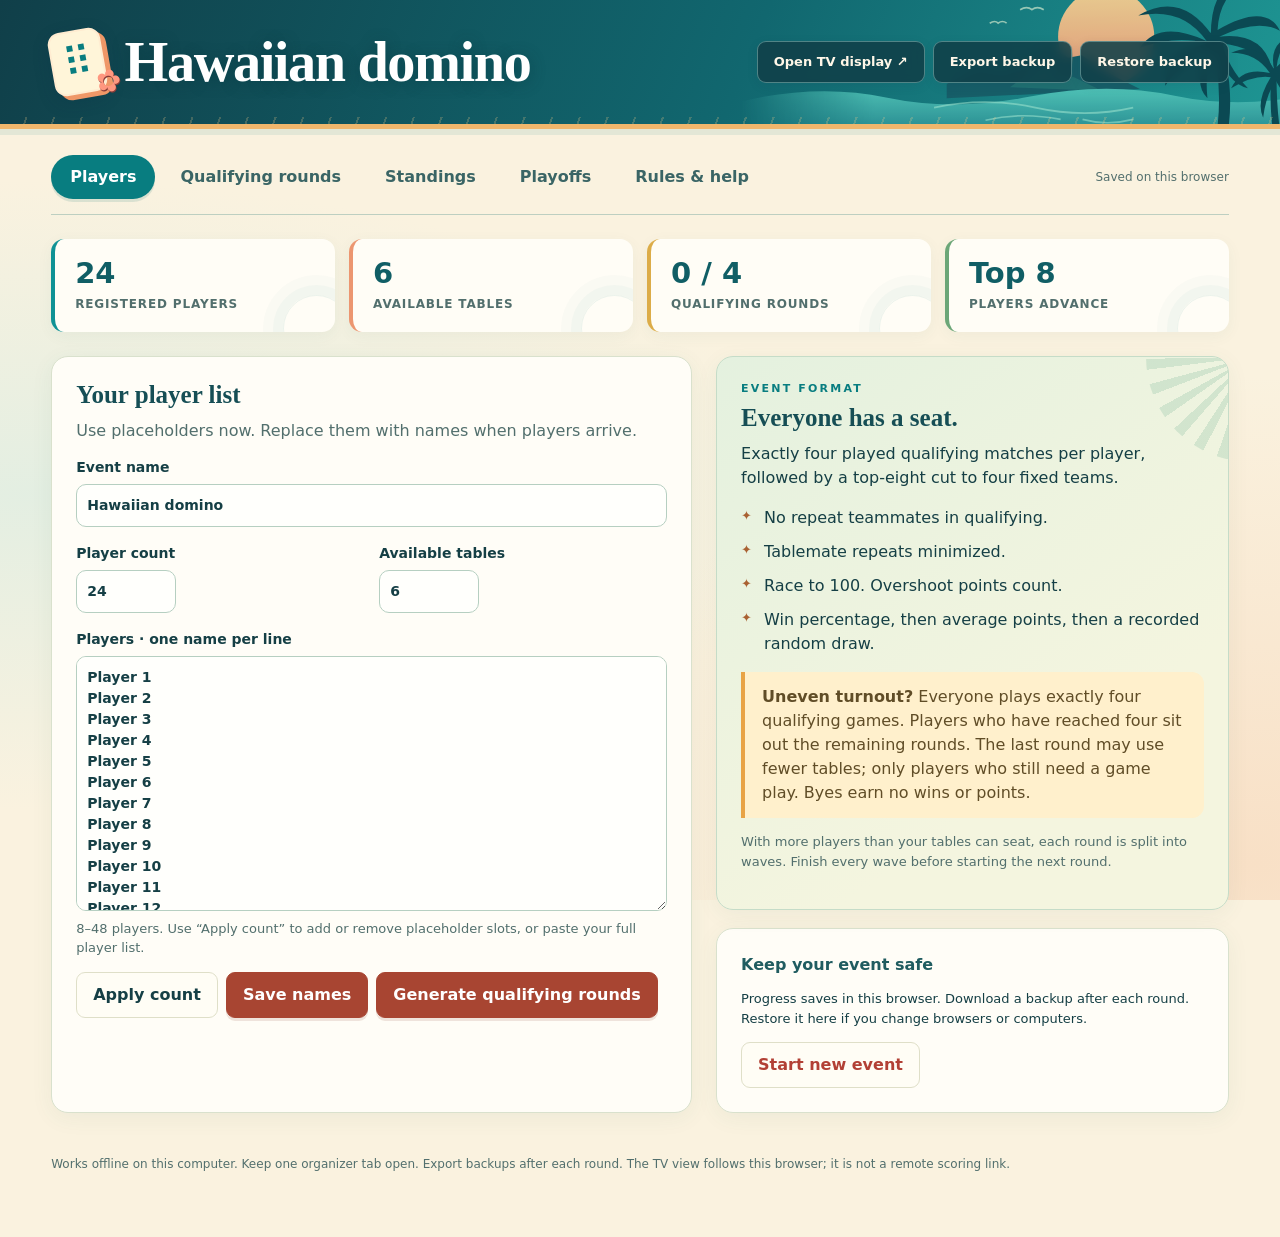
==== commit 4afdc855: "Give every player exactly four qualifying games" ====
--- a/Domino-Night.html
+++ b/Domino-Night.html
@@ -1,5 +1,5 @@
 <!doctype html>
-<html lang="en"><head><meta charset="utf-8"><meta name="viewport" content="width=device-width,initial-scale=1"><title>Domino Night · Tournament desk</title>
+<html lang="en"><head><meta charset="utf-8"><meta name="viewport" content="width=device-width,initial-scale=1"><title>Hawaiian domino · Tournament desk</title>
 <style>
 :root{--bg:#f5f3ec;--ink:#17352d;--muted:#65756d;--line:#d8dfd6;--card:#fffef9;--green:#216548;--gold:#e5bd64;--red:#a83e30}*{box-sizing:border-box}body{margin:0;background:var(--bg);color:var(--ink);font:16px/1.5 system-ui,Segoe UI,sans-serif}button,input,textarea,select{font:inherit}button{cursor:pointer;border:1px solid var(--line);border-radius:9px;padding:10px 16px;background:var(--card);color:var(--ink);font-weight:650}button:hover{border-color:var(--green);background:#eaf2e9}button:disabled{opacity:.45;cursor:not-allowed}button.primary{background:var(--green);color:white;border-color:var(--green)}button.danger{color:var(--red)}input,textarea,select{padding:10px;border:1px solid #a8b7ac;border-radius:7px;background:white;color:var(--ink)}input:focus,textarea:focus,button:focus-visible{outline:3px solid var(--gold);outline-offset:2px}input[type=number]{width:100px}label{display:block;font-size:14px;font-weight:650}label input,label textarea{display:block;margin-top:6px;width:100%}textarea{min-height:255px;resize:vertical}header{background:var(--ink);color:white;padding:24px 4vw;display:flex;align-items:center;justify-content:space-between;gap:20px}.brand{display:flex;align-items:center;gap:17px}.tile{font-size:38px;border:2px solid #e1e7db;border-radius:8px;line-height:1;padding:8px;transform:rotate(-9deg);color:var(--gold)}h1{font-family:Georgia,serif;font-size:30px;margin:0;line-height:1.15}.eyebrow{text-transform:uppercase;letter-spacing:.16em;font-size:11px;font-weight:700;color:#c2d4c6;margin:0 0 7px}header .sub{font-size:13px;color:#c2d4c6;margin:6px 0 0}.actions{display:flex;gap:8px;flex-wrap:wrap;align-items:center}header button{background:#ffffff12;color:white;border-color:#ffffff35;font-size:13px}.shell{max-width:1460px;margin:auto;padding:26px 4vw 50px}nav{display:flex;gap:6px;border-bottom:1px solid var(--line);padding-bottom:15px;margin-bottom:24px;flex-wrap:wrap}nav button{border:none;background:transparent}nav button.active{background:var(--ink);color:white}.status{font-size:12px;color:var(--muted);margin-left:auto;align-self:center}.stats{display:grid;grid-template-columns:repeat(4,1fr);gap:14px;margin-bottom:24px}.stat{border-top:3px solid var(--green);padding:14px 18px;background:var(--card);border-radius:0 0 9px 9px}.stat b{display:block;font-size:29px;line-height:1.2}.stat span{font-size:12px;color:var(--muted);text-transform:uppercase;letter-spacing:.07em}.layout{display:grid;grid-template-columns:1.25fr 1fr;gap:24px}.panel{background:var(--card);border:1px solid var(--line);padding:24px;border-radius:12px;margin-bottom:18px}h2{font:700 25px Georgia,serif;margin:0 0 10px}h3{font-size:16px;margin:0 0 12px}p{margin:8px 0 14px}.muted{color:var(--muted)}.small{font-size:13px}.notice{border-left:4px solid var(--gold);padding:13px 17px;background:#fbf2d9;border-radius:0 7px 7px 0;margin:14px 0}.fieldrow{display:flex;gap:15px;margin:16px 0}.fieldrow>*{flex:1}.grid{display:grid;grid-template-columns:repeat(3,minmax(0,1fr));gap:15px}.match{background:var(--card);border:1px solid var(--line);border-radius:12px;padding:19px}.match.done{border-top:3px solid var(--green)}.match-head{display:flex;justify-content:space-between;align-items:center;font-size:12px;text-transform:uppercase;letter-spacing:.05em;margin-bottom:16px;color:var(--muted)}.pill{border-radius:20px;padding:3px 8px;font-size:11px;background:#e9efdf;color:var(--green);font-weight:700}.team-row{display:grid;grid-template-columns:1fr 83px;gap:10px;align-items:center;margin:10px 0}.team-row input{width:83px;min-width:0;font-size:21px;text-align:center;font-weight:750}.team-row strong{font-size:16px}.match button{width:100%;margin-top:10px;padding:8px}.versus{color:var(--muted);font-size:11px;letter-spacing:.12em}.roundnav{display:flex;gap:8px;margin:0 0 18px}.roundnav button.active{background:var(--ink);color:white}.sectionbar{display:flex;gap:16px;align-items:center;justify-content:space-between;margin:22px 0 15px}.sectionbar h2{margin:0}.table-wrap{overflow:auto;border:1px solid var(--line);border-radius:10px;background:var(--card)}table{border-collapse:collapse;width:100%;font-variant-numeric:tabular-nums}th,td{padding:12px 14px;text-align:right;border-bottom:1px solid var(--line)}th{font-size:11px;text-transform:uppercase;letter-spacing:.05em;color:var(--muted);background:#eef1e8}th:nth-child(2),td:nth-child(2){text-align:left}td:nth-child(2){font-weight:650}tr.top td:first-child{color:var(--green);font-weight:800}tr.cut td{border-bottom:3px solid var(--gold)}.rank{display:inline-block;min-width:27px;text-align:center}ol,ul{padding-left:23px}.rules li{margin-bottom:10px}.foot{font-size:12px;color:var(--muted);margin-top:24px}.empty{padding:35px;text-align:center;border:1px dashed #a8b7ac;border-radius:12px}.bracket{display:grid;grid-template-columns:1fr 50px 1fr;align-items:center;gap:16px}.connector{font-size:30px;text-align:center;color:var(--green)}.champion{background:var(--ink);color:white;padding:24px;border-radius:10px;margin-top:16px}.champion .eyebrow{color:var(--gold)}#toast{position:fixed;bottom:25px;left:50%;transform:translateX(-50%);z-index:100;max-width:90vw;padding:13px 22px;background:var(--ink);color:white;border-radius:10px;box-shadow:0 5px 30px #0003}#toast:empty{display:none}dialog{border:1px solid var(--line);border-radius:15px;max-width:520px;padding:28px;background:var(--card);color:var(--ink)}dialog::backdrop{background:#10231dc9}.tv{background:#102d24;color:#f2f5e9}.tv header{background:#0a231c;padding:20px 3vw}.tv .shell{max-width:none;padding:20px 3vw}.tv .stats{margin-bottom:17px}.tv .stat,.tv .panel,.tv .match,.tv .table-wrap{background:#193c30;color:#f2f5e9;border-color:#3a5848}.tv .muted,.tv .stat span,.tv .match-head,.tv .foot{color:#b5c9b8}.tv th{background:#214333;color:#c8d9c7}.tv td{border-color:#365340;padding:9px 12px}.tv tr.top td:first-child{color:var(--gold)}.tv th{padding:9px 12px}.tv .tv-grid{display:grid;grid-template-columns:1.18fr 1fr;gap:25px}.tv .tv-board td{font-size:20px}.tv .tv-board th{font-size:11px}.tv .tv-board td:nth-child(2){font-size:21px}.tv .team-row{grid-template-columns:1fr 60px}.tv .tv-score{font-size:27px;text-align:right;color:var(--gold)}.tv .grid{grid-template-columns:repeat(2,minmax(0,1fr))}.tv .sectionbar h2{font-size:24px}.tv .match{padding:15px}.tv .match-head{margin-bottom:10px}.tv .pill{background:#34523a;color:#e5ebce}.tv .notice{background:#52451f;color:#fff0cc}.tv .roundnav button.active{background:var(--gold);color:var(--ink)}.tv-bye{margin:14px 0;font-size:14px;color:#c3d1bc}.tv .champion{border:1px solid var(--gold)}.print-only{display:none}
 .tv nav{display:none}.tv .bracket{grid-template-columns:1fr 24px 1fr;gap:10px}@media(max-height:850px){.tv header{padding:12px 3vw}.tv h1{font-size:26px}.tv header .sub{display:none}.tv .shell{padding-top:10px}.tv .stat{padding:9px 14px}.tv .stat b{font-size:23px}.tv .stats{margin-bottom:8px}.tv .sectionbar{margin:10px 0}.tv .sectionbar h2{font-size:22px}.tv .tv-board td{padding:6px 10px;font-size:17px}.tv .tv-board td:nth-child(2){font-size:17px}.tv .team-row{margin:5px 0;grid-template-columns:1fr 44px}.tv .team-row strong{font-size:14px;line-height:1.3}.tv .match-head{font-size:10px;margin-bottom:7px}.tv .match{padding:12px}.tv .tv-score{font-size:22px}.tv .champion{padding:14px;margin-top:10px}.tv .champion h2{font-size:21px}.tv .champion p{margin-bottom:0}.tv .foot{margin-top:10px}}@media(max-width:1000px){.grid{grid-template-columns:repeat(2,minmax(0,1fr))}.layout{grid-template-columns:1fr}.tv .tv-grid{grid-template-columns:1fr}.tv .tv-board td{font-size:17px}}@media(max-width:600px){header{align-items:flex-start;flex-direction:column}h1{font-size:26px}.shell{padding:20px 16px}.grid,.stats{grid-template-columns:repeat(2,minmax(0,1fr))}.grid{grid-template-columns:1fr}.stat{padding:10px}.stat b{font-size:24px}.panel{padding:18px}.bracket{grid-template-columns:1fr}.connector{transform:rotate(90deg)}.fieldrow{flex-direction:column}.status{width:100%;margin:5px 0}th,td{padding:9px 7px;font-size:13px}}
@@ -55,7 +55,7 @@
  </g>
  <g fill="none" stroke="#e2f2d4" stroke-width="2" opacity=".7"><path d="M332 48q8-5 14 0 6-5 14 0"/><path d="M296 64q6-4 10 0 5-4 10 0"/></g>
 </svg>
-<div class="brand"><div class="tile" aria-hidden="true">⠿</div><div><h1 id="eventTitle">Domino Night</h1></div></div><div class="actions" id="headerActions"></div></header><div class="shell"><nav id="nav"></nav><main id="main"></main><p class="foot" id="footer"></p></div><div id="toast" role="status" aria-live="polite"></div><dialog id="confirmDialog"><h2 id="dialogTitle"></h2><p id="dialogBody"></p><div class="actions"><button id="dialogCancel">Cancel</button><button id="dialogOK" class="primary">Continue</button></div></dialog>
+<div class="brand"><div class="tile" aria-hidden="true">⠿</div><div><h1 id="eventTitle">Hawaiian domino</h1></div></div><div class="actions" id="headerActions"></div></header><div class="shell"><nav id="nav"></nav><main id="main"></main><p class="foot" id="footer"></p></div><div id="toast" role="status" aria-live="polite"></div><dialog id="confirmDialog"><h2 id="dialogTitle"></h2><p id="dialogBody"></p><div class="actions"><button id="dialogCancel">Cancel</button><button id="dialogOK" class="primary">Continue</button></div></dialog>
 <script>/* Tournament calculations shared by the standalone app and its checks. */
 (function(root){
 'use strict';
@@ -65,28 +65,55 @@
 const MIN_MATCHES=4;
 function requiredRounds(n){return Math.ceil(MIN_MATCHES*n/(4*Math.floor(n/4)));}
 function scheduledCounts(s){const counts=Array(s.players.length).fill(0);for(const r of s.rounds)for(const m of r.matches)for(const i of m.teams.flat())counts[i]++;return counts;}
-function needsExtension(s){return s.rounds.length>0&&scheduledCounts(s).some(n=>n<MIN_MATCHES);}
+function needsExtension(s){return s.rounds.length>0&&scheduledCounts(s).some(n=>n!==MIN_MATCHES);}
+// Havel-Hakimi assigns the largest remaining player needs to each round.
+// Check bipartite degree feasibility before choosing participants.
+function roundSizes(need,n){
+ const total=need.reduce((a,b)=>a+b,0),matches=total/4,capacity=Math.floor(n/4);
+ if(!total)return [];
+ if(total%4||Math.max(...need)>matches)throw Error('The recorded results cannot be completed to exactly four games each. Export a backup and start a new event; no results have been changed.');
+ const feasible=sizes=>{const degrees=need.slice().sort((a,b)=>b-a);let sum=0;return degrees.every((d,i)=>{sum+=d;return sum<=sizes.reduce((v,c)=>v+Math.min(i+1,c),0);});};
+ const packed=Array(Math.floor(matches/capacity)).fill(capacity*4);if(matches%capacity)packed.push(matches%capacity*4);
+ if(feasible(packed))return packed;
+ for(let r=Math.max(Math.max(...need),Math.ceil(matches/capacity));r<=matches;r++){
+   const sizes=Array.from({length:r},(_,i)=>4*(Math.floor(matches/r)+(i<matches%r?1:0)));
+   if(feasible(sizes))return sizes;
+ }
+ throw Error('Unable to arrange the remaining games. No results have been changed.');
+}
 function schedule(n,tables=6,existing=[]){
+ let lastError;
+ for(let attempt=0;attempt<60;attempt++){
+   try{return scheduleAttempt(n,tables,existing);}catch(e){if(!e.retryRotation)throw e;lastError=e;}
+ }
+ throw lastError;
+}
+function scheduleAttempt(n,tables=6,existing=[]){
  if(!Number.isInteger(n)||n<8||n>48)throw Error('Use 8 to 48 players.');
  if(!Number.isInteger(tables)||tables<1||tables>12)throw Error('Use 1 to 12 tables.');
- const rounds=JSON.parse(JSON.stringify(existing)), met={}, partnered={}, rests=Array(n).fill(0);
- for(const round of rounds){round.byes.forEach(i=>rests[i]++);for(const m of round.matches){const g=m.teams.flat();for(let j=0;j<4;j++)for(let k=j+1;k<4;k++)met[key(g[j],g[k])]=(met[key(g[j],g[k])]||0)+1;for(const team of m.teams)partnered[key(...team)]=1;}}
+ const rounds=JSON.parse(JSON.stringify(existing)), met={}, partnered={}, played=Array(n).fill(0);
+ for(const round of rounds){for(const m of round.matches){const g=m.teams.flat();g.forEach(i=>played[i]++);for(let j=0;j<4;j++)for(let k=j+1;k<4;k++)met[key(g[j],g[k])]=(met[key(g[j],g[k])]||0)+1;for(const team of m.teams)partnered[key(...team)]=1;}}
  function bestPair(g){
    const patterns=[[g[0],g[1],g[2],g[3]],[g[0],g[2],g[1],g[3]],[g[0],g[3],g[1],g[2]]];
    return patterns.map(p=>({p,c:(partnered[key(p[0],p[1])]||0)+(partnered[key(p[2],p[3])]||0)})).sort((a,b)=>a.c-b.c)[0];
  }
  function cost(a){let c=0; for(let i=0;i<a.length;i+=4){const g=a.slice(i,i+4);c+=bestPair(g).c*10000;for(let j=0;j<4;j++)for(let k=j+1;k<4;k++)c+=(met[key(g[j],g[k])]||0)**2;}return c;}
- for(let r=rounds.length;r<requiredRounds(n);r++){
-   const pool=shuffle(Array.from({length:n},(_,i)=>i)).sort((a,b)=>rests[a]-rests[b]);
-   const byes=pool.slice(0,n%4);byes.forEach(p=>rests[p]++);
-   let best=shuffle(pool.slice(n%4)), bestCost=cost(best), a=best.slice(), c=bestCost;
-   for(let step=0;step<7000 && bestCost>0;step++){
+ const need=played.map(v=>MIN_MATCHES-v);
+ if(need.some(v=>v<0))throw Error('Some players already have more than four recorded games. Their results are kept. Export a backup and start a new event to use equal four-game qualifying.');
+ const sizes=roundSizes(need,n);
+ for(const size of sizes){
+   const pool=shuffle(Array.from({length:n},(_,i)=>i)).sort((a,b)=>need[b]-need[a]);
+   const active=pool.slice(0,size),byes=pool.slice(size);
+   if(active.some(i=>need[i]<=0))throw Error('Unable to assign equal games. No results have been changed.');
+   active.forEach(i=>need[i]--);
+   let best=shuffle(active), bestCost=cost(best), a=best.slice(), c=bestCost;
+   for(let step=0;step<7000 && bestCost>0 && best.length>4;step++){
      const i=randomInt(a.length),j=randomInt(a.length);[a[i],a[j]]=[a[j],a[i]];
      const next=cost(a),temp=Math.max(.08,2*(1-step/7000));
      if(next<=c || Math.random()<Math.exp((c-next)/temp)){c=next;if(c<bestCost){best=a.slice();bestCost=c;}}
      else [a[i],a[j]]=[a[j],a[i]];
    }
-   if(bestCost>=10000)throw Error('Could not find a rotation without repeat partners. Please generate again.');
+   if(bestCost>=10000){const error=Error('Could not find a rotation without repeat partners. Please try again. Your saved event is unchanged.');error.retryRotation=true;throw error;}
    const matches=[];
    for(let i=0;i<best.length;i+=4){const g=bestPair(best.slice(i,i+4)).p;
      for(let j=0;j<4;j++)for(let k=j+1;k<4;k++)met[key(g[j],g[k])]=(met[key(g[j],g[k])]||0)+1;
@@ -96,6 +123,12 @@
    rounds.push({byes,matches});
  }
  return rounds;
+}
+// Keep scored matches in their original round/table slots; rebuild only unplayed games.
+function rebalance(state){
+ const n=state.players.length;
+ const kept=state.rounds.map(r=>{const matches=r.matches.filter(m=>m.score),active=new Set(matches.flatMap(m=>m.teams.flat()));return {matches,byes:Array.from({length:n},(_,i)=>i).filter(i=>!active.has(i))};}).filter(r=>r.matches.length);
+ return schedule(n,state.tables,kept);
 }
 function validScore(a,b){return Number.isSafeInteger(a)&&Number.isSafeInteger(b)&&a>=0&&b>=0&&Math.max(a,b)>=100&&Math.min(a,b)<100&&Math.max(a,b)<=1000000;}
 function compare(a,b){return b.wins*a.played-a.wins*b.played || b.points*a.played-a.points*b.played;}
@@ -108,9 +141,9 @@
    return compare(a,b)||(order.length?order.indexOf(a.id)-order.indexOf(b.id):a.id-b.id);
  });
 }
-const complete=s=>s.rounds.length>0&&s.rounds.every(r=>r.matches.every(m=>m.score))&&standings(s).every(p=>p.played>=MIN_MATCHES);
+const complete=s=>s.rounds.length>0&&s.rounds.every(r=>r.matches.every(m=>m.score))&&standings(s).every(p=>p.played===MIN_MATCHES);
 function createPlayoffs(state){
- if(!complete(state))throw Error('Finish all qualifying matches; every player must play at least four before playoffs.');
+ if(!complete(state))throw Error('Finish all qualifying matches; every player must play exactly four before playoffs.');
  const rows=standings({...state,playoffs:null}),seeds=[],draws=[];
  for(let i=0;i<rows.length;){let j=i+1;while(j<rows.length&&compare(rows[i],rows[j])===0)j++;
    const group=rows.slice(i,j).map(p=>p.id),order=group.length>1?shuffle(group):group;
@@ -121,18 +154,19 @@
 }
 function syncFinal(p){if(p.semis.every(m=>m.score))p.final={teams:p.semis.map(m=>m.teams[m.score[0]>m.score[1]?0:1]),score:null};else p.final=null;}
 function validate(s){
- if(!s||![1,2].includes(s.version)||!Array.isArray(s.players)||s.players.length<8||s.players.length>48||s.players.some(n=>typeof n!=='string'||!n.trim()||n.length>70)||new Set(s.players.map(n=>n.trim().toLowerCase())).size!==s.players.length)throw Error('Invalid player list in backup.');
- if(typeof s.title!=='string'||s.title.length>100||!Number.isInteger(s.tables)||s.tables<1||s.tables>12||!Array.isArray(s.rounds)||![0,s.version===1?3:requiredRounds(s.players.length)].includes(s.rounds.length))throw Error('Invalid event settings.');
+ if(!s||![1,2,3].includes(s.version)||!Array.isArray(s.players)||s.players.length<8||s.players.length>48||s.players.some(n=>typeof n!=='string'||!n.trim()||n.length>70)||new Set(s.players.map(n=>n.trim().toLowerCase())).size!==s.players.length)throw Error('Invalid player list in backup.');
+ if(typeof s.title!=='string'||s.title.length>100||!Number.isInteger(s.tables)||s.tables<1||s.tables>12||!Array.isArray(s.rounds)||(s.version<3?![0,s.version===1?3:requiredRounds(s.players.length)].includes(s.rounds.length):s.rounds.length>s.players.length))throw Error('Invalid event settings.');
  const n=s.players.length,partner=new Set(),byeCount=Array(n).fill(0);
  function match(m){if(!m||!Array.isArray(m.teams)||m.teams.length!==2||m.teams.some(t=>!Array.isArray(t)||t.length!==2)||new Set(m.teams.flat()).size!==4||m.teams.flat().some(i=>!Number.isInteger(i)||i<0||i>=n)||!(m.score===null||(Array.isArray(m.score)&&m.score.length===2&&validScore(...m.score))))throw Error('Invalid match in backup.');}
- for(const r of s.rounds){if(!Array.isArray(r.byes)||!Array.isArray(r.matches)||r.byes.length!==n%4||r.matches.length!==Math.floor(n/4))throw Error('Invalid round in backup.');const seen=r.byes.slice();
+ for(const r of s.rounds){if(!Array.isArray(r.byes)||!Array.isArray(r.matches)||(s.version<3&&(r.byes.length!==n%4||r.matches.length!==Math.floor(n/4)))||r.matches.length<1||r.matches.length>Math.floor(n/4))throw Error('Invalid round in backup.');const seen=r.byes.slice();
    r.byes.forEach(i=>{if(!Number.isInteger(i)||i<0||i>=n)throw Error('Invalid bye.');byeCount[i]++;});
    for(const m of r.matches){match(m);if(!Number.isInteger(m.table)||m.table<1||m.table>s.tables||!Number.isInteger(m.wave)||m.wave<1)throw Error('Invalid table.');seen.push(...m.teams.flat());for(const t of m.teams){const k=key(...t);if(partner.has(k))throw Error('Repeated partner in backup.');partner.add(k);}}
    if(seen.length!==n||new Set(seen).size!==n)throw Error('Players missing or duplicated in a round.');
  }
- if(Math.max(...byeCount)-Math.min(...byeCount)>1)throw Error('Unbalanced byes.');
- if(s.version===2&&needsExtension(s))throw Error('The schedule does not give every player four matches.');
- const legacyComplete=s.version===1&&s.rounds.length===3&&s.rounds.every(r=>r.matches.every(m=>m.score));
+ if(s.version<3&&Math.max(...byeCount)-Math.min(...byeCount)>1)throw Error('Unbalanced byes.');
+ if(s.version===2&&s.rounds.length&&scheduledCounts(s).some(v=>v<MIN_MATCHES))throw Error('The schedule does not give every player four matches.');
+ if(s.version===3&&needsExtension(s))throw Error('The schedule must give every player exactly four matches.');
+ const legacyComplete=s.version<3&&s.rounds.length>0&&s.rounds.every(r=>r.matches.every(m=>m.score));
  if(s.playoffs){const p=s.playoffs;if(!(complete(s)||legacyComplete)||!Array.isArray(p.seeds)||p.seeds.length!==n||new Set(p.seeds).size!==n||p.seeds.some(i=>!Number.isInteger(i)||i<0||i>=n)||!Array.isArray(p.draws)||!Array.isArray(p.semis)||p.semis.length!==2)throw Error('Invalid playoffs.');
    const rows=standings({...s,playoffs:null}),byId=Object.fromEntries(rows.map(r=>[r.id,r]));for(let i=1;i<n;i++)if(compare(byId[p.seeds[i-1]],byId[p.seeds[i]])>0)throw Error('Invalid seeding order.');
    const expected=[[[p.seeds[0],p.seeds[7]],[p.seeds[3],p.seeds[4]]],[[p.seeds[1],p.seeds[6]],[p.seeds[2],p.seeds[5]]]];
@@ -143,12 +177,12 @@
  }
  return s;
 }
-const api={MIN_MATCHES,requiredRounds,scheduledCounts,needsExtension,shuffle,schedule,validScore,compare,standings,complete,createPlayoffs,syncFinal,validate};
+const api={MIN_MATCHES,requiredRounds,scheduledCounts,needsExtension,shuffle,schedule,rebalance,validScore,compare,standings,complete,createPlayoffs,syncFinal,validate};
 if(typeof module!=='undefined')module.exports=api;else root.Domino=api;
 })(typeof window!=='undefined'?window:globalThis);
 </script><script>'use strict';
 const D=Domino,KEY='domino-tournament-v1',isTV=new URLSearchParams(location.search).has('tv');
-let state={version:2,title:'Domino Night',players:Array.from({length:24},(_,i)=>`Player ${i+1}`),tables:6,rounds:[],playoffs:null,updated:null},view='registration',roundIndex=0,tvPage=0,tvMode='auto',saveOK=true,loadError=false;
+let state={version:3,title:'Hawaiian domino',players:Array.from({length:24},(_,i)=>`Player ${i+1}`),tables:6,rounds:[],playoffs:null,updated:null},view='registration',roundIndex=0,tvPage=0,tvMode='auto',saveOK=true,loadError=false;
 const tvPageSize=()=>window.innerHeight<850?8:12;
 const $=id=>document.getElementById(id),esc=s=>String(s).replace(/[&<>"']/g,c=>({'&':'&amp;','<':'&lt;','>':'&gt;','"':'&quot;',"'":'&#39;'}[c]));
 try{const saved=localStorage.getItem(KEY);if(saved){state=D.validate(JSON.parse(saved));view=state.rounds.length?'rounds':'registration';}}catch(e){saveOK=false;loadError=true;}
@@ -165,7 +199,7 @@
 function team(t){return t.map(i=>esc(state.players[i])).join(' <span class="muted">&amp;</span> ');}
 function rankAt(rows,i){if(state.playoffs)return i+1;let j=i;while(j>0&&rows[j].played&&rows[j-1].played&&D.compare(rows[j-1],rows[j])===0)j--;return rows[i].played?j+1:'-';}
 function nextRound(){const i=state.rounds.findIndex(r=>r.matches.some(m=>!m.score));return i<0?Math.max(0,state.rounds.length-1):i;}
-function stats(){const done=state.rounds.filter(r=>r.matches.length>0&&r.matches.every(m=>m.score)).length;return `<div class="stats"><div class="stat"><b>${state.players.length}</b><span>Registered players</span></div><div class="stat"><b>${state.tables}</b><span>Available tables</span></div><div class="stat"><b>${done} / ${D.requiredRounds(state.players.length)}</b><span>Qualifying rounds</span></div><div class="stat"><b>${state.playoffs?'4 teams':'Top 8'}</b><span>${state.playoffs?'Playoff bracket':'Players advance'}</span></div></div>`;}
+function stats(){const done=state.rounds.filter(r=>r.matches.length>0&&r.matches.every(m=>m.score)).length;return `<div class="stats"><div class="stat"><b>${state.players.length}</b><span>Registered players</span></div><div class="stat"><b>${state.tables}</b><span>Available tables</span></div><div class="stat"><b>${done} / ${state.rounds.length||D.requiredRounds(state.players.length)}</b><span>Qualifying rounds</span></div><div class="stat"><b>${state.playoffs?'4 teams':'Top 8'}</b><span>${state.playoffs?'Playoff bracket':'Players advance'}</span></div></div>`;}
 function render(){
  document.body.classList.toggle('tv',isTV);$('eventTitle').textContent=state.title;
  $('headerActions').innerHTML=isTV?'<button id="fullscreen">Full screen</button><button id="tvToggle">Switch view</button>':'<button id="tvOpen">Open TV display ↗</button><button id="export">Export backup</button><button id="import">Restore backup</button><input id="file" type="file" accept=".json,application/json" hidden>';
@@ -178,38 +212,38 @@
  if(loadError){$('recoverNew').onclick=async()=>{if(await ask('Start a new event?','The unreadable saved event will be replaced. Restore a backup instead if you need those results.','Replace saved event')){loadError=false;save();render();}};return;}
  bind();
 }
-function registration(){return `<div class="layout"><section class="panel"><h2>Your player list</h2><p class="muted">Use placeholders now. Replace them with names when players arrive.</p><label>Event name<input id="titleInput" maxlength="100" value="${esc(state.title)}"></label><div class="fieldrow"><label>Player count<input id="countInput" type="number" min="8" max="48" value="${state.players.length}" ${state.rounds.length?'disabled':''}></label><label>Available tables<input id="tablesInput" type="number" min="1" max="12" value="${state.tables}" ${state.rounds.length?'disabled':''}></label></div><label>Players · one name per line<textarea id="namesInput" spellcheck="false">${state.players.map(esc).join('\n')}</textarea></label><p class="small muted">${state.rounds.length?'Schedule locked: rename a player on their existing line. To change the field, start a new event.':'8–48 players. Use “Apply count” to add or remove placeholder slots, or paste your full player list.'}</p><div class="actions">${state.rounds.length?'':'<button id="applyCount">Apply count</button>'}<button id="savePlayers" class="primary">Save names</button>${state.rounds.length?'':'<button id="generate" class="primary">Generate qualifying rounds</button>'}</div></section><aside><section class="panel"><p class="eyebrow" style="color:var(--green)">EVENT FORMAT</p><h2>Everyone has a seat.</h2><p>At least four played qualifying matches per player, followed by a top-eight cut to four fixed teams.</p><ul><li>No repeat teammates in qualifying.</li><li>Tablemate repeats minimized.</li><li>Race to 100. Overshoot points count.</li><li>Win percentage, then average points, then a recorded random draw.</li></ul><div class="notice"><b>Uneven turnout?</b> Byes rotate as evenly as possible and do not count as games or points. Extra rounds guarantee at least four played matches per player. Some players may play five; percentage and average scoring adjust for that difference.</div><p class="small muted">With more players than your tables can seat, each round is split into waves. Finish every wave before starting the next round.</p></section><section class="panel"><h3>Keep your event safe</h3><p class="small">Progress saves in this browser. Download a backup after each round. Restore it here if you change browsers or computers.</p><button id="newEvent" class="danger">Start new event</button></section></aside></div>`;}
-function scoreCard(m,id,title,locked=false,tv=false){return `<article class="match ${m.score?'done':''}"><div class="match-head"><b>${title}</b><span class="pill">${m.score?'Complete':locked?'Upcoming':'Ready'}</span></div>${m.teams.map((t,i)=>`<div class="team-row"><strong>${team(t)}</strong>${tv?`<b class="tv-score">${m.score?.[i]??'–'}</b>`:`<input aria-label="${title} team ${i+1} score" id="${id}-${i}" type="number" inputmode="numeric" min="0" max="1000000" step="1" value="${m.score?.[i]??''}" ${locked?'disabled':''}>`}</div>${i===0?'<div class="versus">VERSUS</div>':''}`).join('')}${tv?'':`<button data-score="${id}" ${locked?'disabled':''}>${m.score?'Update result':'Save result'}</button>`}</article>`;}
-function roundsView(){if(!state.rounds.length)return '<div class="empty"><h2>Ready when you are</h2><p>Save your players and generate the qualifying schedule first. Everyone will play at least four matches.</p><button data-go="registration">Go to players</button></div>';return `<div class="sectionbar"><h2>Qualifying rounds</h2><button id="printSchedule">Print all rounds</button></div><div class="roundnav">${state.rounds.map((r,i)=>`<button class="${roundIndex===i?'active':''}" data-round="${i}">Round ${i+1} · ${r.matches.filter(m=>m.score).length}/${r.matches.length}</button>`).join('')}</div>${roundBlock(roundIndex)}<p class="small muted">Enter each team’s final match score. One team must have 100 or more; the other must be below 100. Both teammates receive their team’s full points.</p>${D.complete(state)?'<div class="notice">Qualifying is complete. Review the standings before creating the playoff teams. <button data-go="standings">View standings</button></div>':''}`;}
-function roundBlock(i,print=false){const r=state.rounds[i],locked=i>0&&!state.rounds[i-1].matches.every(m=>m.score);let html=print?`<h2>Round ${i+1}</h2>`:'';if(r.byes.length)html+=`<div class="notice"><b>Round ${i+1} byes:</b> ${r.byes.map(p=>esc(state.players[p])).join(', ')}. No win, loss, or points recorded.</div>`;if(locked&&!print)html+='<p class="muted">Finish the previous round before entering these scores.</p>';for(let w=1;w<=Math.max(...r.matches.map(m=>m.wave));w++){if(r.matches.some(m=>m.wave>1))html+=`<h3>Wave ${w}</h3>`;html+=`<div class="grid">${r.matches.map((m,j)=>m.wave===w?scoreCard(m,`q-${i}-${j}`,`Table ${m.table}`,locked):'').join('')}</div>`;}return html;}
+function registration(){return `<div class="layout"><section class="panel"><h2>Your player list</h2><p class="muted">Use placeholders now. Replace them with names when players arrive.</p><label>Event name<input id="titleInput" maxlength="100" value="${esc(state.title)}"></label><div class="fieldrow"><label>Player count<input id="countInput" type="number" min="8" max="48" value="${state.players.length}" ${state.rounds.length?'disabled':''}></label><label>Available tables<input id="tablesInput" type="number" min="1" max="12" value="${state.tables}" ${state.rounds.length?'disabled':''}></label></div><label>Players · one name per line<textarea id="namesInput" spellcheck="false">${state.players.map(esc).join('\n')}</textarea></label><p class="small muted">${state.rounds.length?'Schedule locked: rename a player on their existing line. To change the field, start a new event.':'8–48 players. Use “Apply count” to add or remove placeholder slots, or paste your full player list.'}</p><div class="actions">${state.rounds.length?'':'<button id="applyCount">Apply count</button>'}<button id="savePlayers" class="primary">Save names</button>${state.rounds.length?'':'<button id="generate" class="primary">Generate qualifying rounds</button>'}</div></section><aside><section class="panel"><p class="eyebrow" style="color:var(--green)">EVENT FORMAT</p><h2>Everyone has a seat.</h2><p>Exactly four played qualifying matches per player, followed by a top-eight cut to four fixed teams.</p><ul><li>No repeat teammates in qualifying.</li><li>Tablemate repeats minimized.</li><li>Race to 100. Overshoot points count.</li><li>Win percentage, then average points, then a recorded random draw.</li></ul><div class="notice"><b>Uneven turnout?</b> Everyone plays exactly four qualifying games. Players who have reached four sit out the remaining rounds. The last round may use fewer tables; only players who still need a game play. Byes earn no wins or points.</div><p class="small muted">With more players than your tables can seat, each round is split into waves. Finish every wave before starting the next round.</p></section><section class="panel"><h3>Keep your event safe</h3><p class="small">Progress saves in this browser. Download a backup after each round. Restore it here if you change browsers or computers.</p><button id="newEvent" class="danger">Start new event</button></section></aside></div>`;}
+function scoreCard(m,id,title,locked=false,tv=false){if(id.startsWith('q-')&&!m.score&&D.needsExtension(state))locked=true;return `<article class="match ${m.score?'done':''}"><div class="match-head"><b>${title}</b><span class="pill">${m.score?'Complete':locked?'Upcoming':'Ready'}</span></div>${m.teams.map((t,i)=>`<div class="team-row"><strong>${team(t)}</strong>${tv?`<b class="tv-score">${m.score?.[i]??'–'}</b>`:`<input aria-label="${title} team ${i+1} score" id="${id}-${i}" type="number" inputmode="numeric" min="0" max="1000000" step="1" value="${m.score?.[i]??''}" ${locked?'disabled':''}>`}</div>${i===0?'<div class="versus">VERSUS</div>':''}`).join('')}${tv?'':`<button data-score="${id}" ${locked?'disabled':''}>${m.score?'Update result':'Save result'}</button>`}</article>`;}
+function roundsView(){if(!state.rounds.length)return '<div class="empty"><h2>Ready when you are</h2><p>Save your players and generate the qualifying schedule first. Everyone will play exactly four matches.</p><button data-go="registration">Go to players</button></div>';return `<div class="sectionbar"><h2>Qualifying rounds</h2><button id="printSchedule">Print all rounds</button></div><div class="roundnav">${state.rounds.map((r,i)=>`<button class="${roundIndex===i?'active':''}" data-round="${i}">Round ${i+1} · ${r.matches.filter(m=>m.score).length}/${r.matches.length}</button>`).join('')}</div>${roundBlock(roundIndex)}<p class="small muted">Enter each team’s final match score. One team must have 100 or more; the other must be below 100. Both teammates receive their team’s full points.</p>${D.complete(state)?'<div class="notice">Qualifying is complete. Review the standings before creating the playoff teams. <button data-go="standings">View standings</button></div>':''}`;}
+function roundBlock(i,print=false){const r=state.rounds[i],locked=i>0&&!state.rounds[i-1].matches.every(m=>m.score);let html=print?`<h2>Round ${i+1}</h2>`:'';if(r.byes.length)html+=`<div class="notice"><b>Not playing in round ${i+1}:</b> ${r.byes.map(p=>esc(state.players[p])).join(', ')}. No win, loss, or points recorded.</div>`;if(locked&&!print)html+='<p class="muted">Finish the previous round before entering these scores.</p>';for(let w=1;w<=Math.max(...r.matches.map(m=>m.wave));w++){if(r.matches.some(m=>m.wave>1))html+=`<h3>Wave ${w}</h3>`;html+=`<div class="grid">${r.matches.map((m,j)=>m.wave===w?scoreCard(m,`q-${i}-${j}`,`Table ${m.table}`,locked):'').join('')}</div>`;}return html;}
 function standingsTable(tv=false){const rows=D.standings(state),start=tv?tvPage*tvPageSize():0,shown=rows.slice(start,tv?start+tvPageSize():undefined);return `<div class="table-wrap ${tv?'tv-board':''}"><table><thead><tr><th>Rank</th><th>Player</th><th>Played</th><th>Wins</th><th>Win %</th><th>Avg pts</th>${tv?'':'<th>Total pts</th>'}</tr></thead><tbody>${shown.map((p,k)=>{const i=start+k;return `<tr class="${i<8?'top ':''}${i===7?'cut':''}"><td><span class="rank">${rankAt(rows,i)}</span></td><td>${esc(p.name)}</td><td>${p.played}</td><td>${p.wins}</td><td>${p.played?(100*p.wins/p.played).toFixed(1)+'%':'–'}</td><td>${p.played?(p.points/p.played).toFixed(2):'–'}</td>${tv?'':`<td>${p.points}</td>`}</tr>`;}).join('')}</tbody></table></div>`;}
 function standingsView(){return `<div class="sectionbar"><h2>${state.playoffs?'Final qualifying standings':'Qualifying standings'}</h2><div class="actions"><button id="csv">Export standings</button><button id="print">Print</button></div></div><p class="muted">Win percentage → average points → random draw. ${state.playoffs?'Draw results are locked and recorded.':'Standings are provisional; equal records share a rank until the final draw.'} Full precision is used when comparing averages.</p>${standingsTable()}${D.complete(state)&&!state.playoffs?'<div class="notice"><b>All qualifying results are in.</b> Creating playoffs will resolve exact ties with one random draw, save the order, and pair the top eight.<p><button id="cut" class="primary">Draw ties & create playoffs</button></p></div>':''}${state.playoffs?drawRecord():''}`;}
 function drawRecord(){return `<section class="panel" style="margin-top:20px"><h3>Random draw record</h3>${state.playoffs.draws.length?state.playoffs.draws.map(d=>`<p class="small"><b>Ranks ${d.firstRank}–${d.firstRank+d.order.length-1}:</b> ${d.order.map(p=>esc(state.players[p])).join(' → ')}</p>`).join(''):'<p>No exact ties required a draw.</p>'}<p class="small muted">Recorded ${esc(new Date(state.playoffs.created).toLocaleString())}. This order is saved; refreshing does not redraw.</p></section>`;}
-function playoffsView(tv=false){const p=state.playoffs;if(!p)return `<div class="empty"><h2>The final four teams</h2><p>Complete the qualifying schedule with at least four played matches per player, then create the top-eight playoff bracket from Standings.</p><p><b>(1+8) vs (4+5)</b><br><b>(2+7) vs (3+6)</b></p>${tv?'':'<button data-go="standings">View standings</button>'}</div>`;let html=`<div class="sectionbar"><h2>Single-elimination playoffs</h2>${tv?'':'<button id="print">Print bracket</button>'}</div><div class="bracket"><div>${p.semis.map((m,i)=>scoreCard(m,`s-${i}`,`Semifinal ${i?'B':'A'}`,false,tv)).join('<div style="height:15px"></div>')}</div><div class="connector">→</div><div>${p.final?scoreCard(p.final,'f','Championship final',false,tv):'<div class="empty"><h3>Championship final</h3><p>Winners of semifinals A and B</p></div>'}</div></div>`;if(p.final?.score)html+=`<div class="champion"><p class="eyebrow">TOURNAMENT CHAMPIONS</p><h2>${team(p.final.teams[p.final.score[0]>p.final.score[1]?0:1])}</h2><p>Final score: ${p.final.score.join(' – ')}</p></div>`;if(!tv)html+='<p class="small muted">Same partners for both playoff rounds. Each match starts at zero and is a fresh race to 100.</p>';return html;}
-function rulesView(){return `<section class="panel rules"><div class="sectionbar"><h2>Tournament rules</h2><button id="print">Print rules</button></div><p><b>${state.players.length} registered players · ${state.tables} tables · ${D.requiredRounds(state.players.length)} qualifying rounds · At least 4 matches per player · Top 8 players advance</b></p><ol><li><b>Rotation.</b> Each round uses new partners. Tablemate repeats are minimized. With more players than seats, finish all waves of a round before starting the next. Byes rotate as evenly as possible.</li><li><b>Race to 100.</b> Play successive hands until a team reaches 100 or more points. That team wins one match. Both players receive the team’s full final points, including points above 100. A 108–75 result gives each winner one win and 108 points; each loser receives 75 points and no win.</li><li><b>Byes.</b> A bye is not a played match and earns no wins, losses, or points. The schedule adds enough rounds for every player to play at least four qualifying matches. Some players may play five matches. A bye never counts toward the four-match minimum.</li><li><b>Standings.</b> Rank by wins divided by matches played, then total points divided by matches played. Compare full values, not rounded display numbers. This is equivalent to wins then total points when everyone plays the same number of matches.</li><li><b>Final tiebreaker.</b> Once all qualifying matches are complete, exact ties are resolved by a random draw. The organizer runs the draw publicly using “Draw ties & create playoffs.” The drawn order is recorded and saved.</li><li><b>Qualification.</b> The top eight individual players form four fixed teams: 1+8, 2+7, 3+6, and 4+5. Other players do not advance.</li><li><b>Playoffs.</b> Semifinal A: (1+8) vs (4+5). Semifinal B: (2+7) vs (3+6). Winning teams meet in the final with the same partners. Scores start at zero in every match; qualifying totals do not carry over. Each match is a race to 100 or more. One loss eliminates a team; the final’s winning team is champion.</li><li><b>Score reporting.</b> Both teams confirm their final score before the organizer records it. Correct qualifying scores before creating playoffs. Changing qualifying scores afterward requires clearing the bracket and its results, then creating it again.</li><li><b>House gameplay rules.</b> Before play, the host announces the domino variant, opening player, legal plays, passing or drawing, blocked or tied hands, and points awarded per hand. Apply these consistently at every table.</li></ol></section><section class="panel no-print"><h2>Event-day setup</h2><ol><li>Open this file in Chrome or Edge on the event laptop. Keep a single organizer tab.</li><li>Enter names, set your table count, and generate the schedule after registration closes. Check the Players tab before each event; this browser remembers the previous event.</li><li>Print the rules and all qualifying rounds. Have paper scorecards ready as a backup.</li><li>Connect your TV as an extended display. Click <b>Open TV display</b>, move that window to the TV, and use full screen. Standings cycle through pages every 12 seconds.</li><li>Enter confirmed scores. Export a backup after each round and before the playoff cut.</li><li>After every qualifying match is saved, review standings and publicly run the draw. Enter semifinal and final scores.</li></ol><div class="notice">The TV view syncs between tabs in the <b>same browser on the same computer</b>. Casting or HDMI shows that TV window. Opening the file on another device does not connect to the event.</div><p class="small">Use the same browser and file location throughout the event. Browser storage can be cleared, so keep downloaded backups. If opening the file directly does not sync TV tabs, use the included local launch shortcut. No internet or paid account is required.</p></section>`;}
-function renderTV(){const allDone=D.complete(state),r=state.rounds.length?nextRound():0;let right='';if(state.playoffs&&tvMode!=='standings'){right=playoffsView(true);}else if(state.rounds.length){const round=state.rounds[r];right=`<div class="sectionbar"><h2>${allDone?'Qualifying complete':`Round ${r+1} · Table assignments`}</h2></div><div class="grid">${round.matches.map(m=>scoreCard(m,'',`Table ${m.table}${m.wave>1?' · Wave '+m.wave:''}`,false,true)).join('')}</div>${round.byes.length?`<p class="tv-bye">Byes: ${round.byes.map(i=>esc(state.players[i])).join(', ')}</p>`:''}`;}else right='<div class="panel"><h2>Registration is open</h2><p>At least four played qualifying matches per player, then the top eight players advance.</p><p>Tell the organizer your name to join.</p></div>';
+function playoffsView(tv=false){const p=state.playoffs;if(!p)return `<div class="empty"><h2>The final four teams</h2><p>Complete the qualifying schedule with exactly four played matches per player, then create the top-eight playoff bracket from Standings.</p><p><b>(1+8) vs (4+5)</b><br><b>(2+7) vs (3+6)</b></p>${tv?'':'<button data-go="standings">View standings</button>'}</div>`;let html=`<div class="sectionbar"><h2>Single-elimination playoffs</h2>${tv?'':'<button id="print">Print bracket</button>'}</div><div class="bracket"><div>${p.semis.map((m,i)=>scoreCard(m,`s-${i}`,`Semifinal ${i?'B':'A'}`,false,tv)).join('<div style="height:15px"></div>')}</div><div class="connector">→</div><div>${p.final?scoreCard(p.final,'f','Championship final',false,tv):'<div class="empty"><h3>Championship final</h3><p>Winners of semifinals A and B</p></div>'}</div></div>`;if(p.final?.score)html+=`<div class="champion"><p class="eyebrow">TOURNAMENT CHAMPIONS</p><h2>${team(p.final.teams[p.final.score[0]>p.final.score[1]?0:1])}</h2><p>Final score: ${p.final.score.join(' – ')}</p></div>`;if(!tv)html+='<p class="small muted">Same partners for both playoff rounds. Each match starts at zero and is a fresh race to 100.</p>';return html;}
+function rulesView(){return `<section class="panel rules"><div class="sectionbar"><h2>Tournament rules</h2><button id="print">Print rules</button></div><p><b>${state.players.length} registered players · ${state.tables} tables · ${state.rounds.length||D.requiredRounds(state.players.length)} qualifying rounds · Exactly 4 matches per player · Top 8 players advance</b></p><ol><li><b>Rotation.</b> Each round uses new partners. Tablemate repeats are minimized. With more players than seats, finish all waves of a round before starting the next. Round assignments keep the final game count equal for everyone.</li><li><b>Race to 100.</b> Play successive hands until a team reaches 100 or more points. That team wins one match. Both players receive the team’s full final points, including points above 100. A 108–75 result gives each winner one win and 108 points; each loser receives 75 points and no win.</li><li><b>Byes.</b> A bye is not a played match and earns no wins, losses, or points. Every player plays exactly four qualifying matches. Players who reach four are not scheduled again. The last round may have fewer tables and includes only players who still need a game. Byes do not count as games.</li><li><b>Standings.</b> Rank by wins divided by matches played, then total points divided by matches played. Compare full values, not rounded display numbers. This is equivalent to wins then total points when everyone plays the same number of matches.</li><li><b>Final tiebreaker.</b> Once all qualifying matches are complete, exact ties are resolved by a random draw. The organizer runs the draw publicly using “Draw ties & create playoffs.” The drawn order is recorded and saved.</li><li><b>Qualification.</b> The top eight individual players form four fixed teams: 1+8, 2+7, 3+6, and 4+5. Other players do not advance.</li><li><b>Playoffs.</b> Semifinal A: (1+8) vs (4+5). Semifinal B: (2+7) vs (3+6). Winning teams meet in the final with the same partners. Scores start at zero in every match; qualifying totals do not carry over. Each match is a race to 100 or more. One loss eliminates a team; the final’s winning team is champion.</li><li><b>Score reporting.</b> Both teams confirm their final score before the organizer records it. Correct qualifying scores before creating playoffs. Changing qualifying scores afterward requires clearing the bracket and its results, then creating it again.</li><li><b>House gameplay rules.</b> Before play, the host announces the domino variant, opening player, legal plays, passing or drawing, blocked or tied hands, and points awarded per hand. Apply these consistently at every table.</li></ol></section><section class="panel no-print"><h2>Event-day setup</h2><ol><li>Open this file in Chrome or Edge on the event laptop. Keep a single organizer tab.</li><li>Enter names, set your table count, and generate the schedule after registration closes. Check the Players tab before each event; this browser remembers the previous event.</li><li>Print the rules and all qualifying rounds. Have paper scorecards ready as a backup.</li><li>Connect your TV as an extended display. Click <b>Open TV display</b>, move that window to the TV, and use full screen. Standings cycle through pages every 12 seconds.</li><li>Enter confirmed scores. Export a backup after each round and before the playoff cut.</li><li>After every qualifying match is saved, review standings and publicly run the draw. Enter semifinal and final scores.</li></ol><div class="notice">The TV view syncs between tabs in the <b>same browser on the same computer</b>. Casting or HDMI shows that TV window. Opening the file on another device does not connect to the event.</div><p class="small">Use the same browser and file location throughout the event. Browser storage can be cleared, so keep downloaded backups. If opening the file directly does not sync TV tabs, use the included local launch shortcut. No internet or paid account is required.</p></section>`;}
+function renderTV(){const allDone=D.complete(state),r=state.rounds.length?nextRound():0;let right='';if(state.playoffs&&tvMode!=='standings'){right=playoffsView(true);}else if(state.rounds.length){const round=state.rounds[r];right=`<div class="sectionbar"><h2>${allDone?'Qualifying complete':`Round ${r+1} · Table assignments`}</h2></div><div class="grid">${round.matches.map(m=>scoreCard(m,'',`Table ${m.table}${m.wave>1?' · Wave '+m.wave:''}`,false,true)).join('')}</div>${round.byes.length?`<p class="tv-bye">Not playing this round: ${round.byes.map(i=>esc(state.players[i])).join(', ')}</p>`:''}`;}else right='<div class="panel"><h2>Registration is open</h2><p>Exactly four played qualifying matches per player, then the top eight players advance.</p><p>Tell the organizer your name to join.</p></div>';
  const pages=Math.ceil(state.players.length/tvPageSize());if(tvPage>=pages)tvPage=0;
  $('tvToggle').textContent=tvMode==='standings'?'Show tables & bracket':'Standings only';
  $('main').innerHTML=stats()+extensionNotice()+`<div class="tv-grid" ${tvMode==='standings'?'style="grid-template-columns:1fr"':''}><section><div class="sectionbar"><h2>${state.playoffs?'Qualifying results':'Live standings'}</h2><span class="muted small">${tvPage+1} / ${pages}</span></div>${standingsTable(true)}<p class="small muted">Win % → average points → random draw${!state.playoffs?' · Provisional ranking':''}</p></section>${tvMode==='standings'?'':`<section>${right}</section>`}</div>`;
 }
 function readPlayers(){const names=$('namesInput').value.split(/\r?\n/).map(s=>s.trim()).filter(Boolean);if(names.length<8||names.length>48)throw Error('Enter 8 to 48 players.');if(names.some(s=>s.length>70))throw Error('Keep player names under 71 characters.');if(new Set(names.map(s=>s.toLowerCase())).size!==names.length)throw Error('Give every player a unique name (add a last initial if needed).');if(state.rounds.length&&names.length!==state.players.length)throw Error('The schedule is locked. Rename players on their existing lines, or start a new event to change the player count.');const tables=Number($('tablesInput').value);if(!Number.isInteger(tables)||tables<1||tables>12)throw Error('Enter 1 to 12 tables.');const title=$('titleInput').value.trim();if(!title)throw Error('Enter an event name.');return {names,tables,title};}
-function extensionNotice(){if(!D.needsExtension(state))return '';return `<div class="notice"><b>This saved schedule uses the earlier three-round format.</b> Add qualifying rounds so every player plays at least four matches. Existing qualifying pairings and results will be kept. ${isTV?'The organizer must extend the schedule.':'<p><button id="extend" class="primary">Add remaining qualifying rounds</button></p>'}</div>`;}
+function extensionNotice(){if(!D.needsExtension(state))return '';return `<div class="notice"><b>This older schedule does not give everyone exactly four games.</b> Rebuild unplayed matches to equalize qualifying. Recorded results are kept. If anyone has already played more than four, a new event is needed to use the new format. ${isTV?'The organizer can update the schedule.':'<p><button id="extend" class="primary">Rebalance remaining matches</button></p>'}</div>`;}
 function bind(){
  if($('extend'))$('extend').onclick=async()=>{
-   const warning=state.playoffs?'The old playoff teams, draw, and results must be cleared. Existing qualifying matches and scores will be kept. A backup will be downloaded.':'Existing pairings and scores will be kept. New rounds will be appended to guarantee at least four played matches per player. A backup will be downloaded.';
-   if(!await ask('Extend qualifying?',warning,'Add qualifying rounds'))return;
-   try{const rounds=D.schedule(state.players.length,state.tables,state.rounds);backup();state={...state,version:2,rounds,playoffs:null};save();view='rounds';roundIndex=nextRound();render();tell('Schedule extended. Every player now has at least four qualifying matches.');}catch(e){tell(e.message);}
+   const warning='Recorded qualifying matches and scores will be kept. Unplayed pairings will be replaced, so reprint the schedule. A backup will be downloaded. Any old playoff bracket and results will be cleared.';
+   if(!await ask('Rebalance qualifying?',warning,'Rebalance matches'))return;
+   try{const rounds=D.rebalance(state);const updated={...state,version:3,rounds,playoffs:null};D.validate(updated);backup();state=updated;save();view='rounds';roundIndex=nextRound();render();tell('Schedule updated. Every player now has exactly four qualifying games.');}catch(e){tell(e.message);}
  }
 document.querySelectorAll('[data-go]').forEach(b=>b.onclick=()=>{view=b.dataset.go;render();});document.querySelectorAll('[data-round]').forEach(b=>b.onclick=()=>{roundIndex=Number(b.dataset.round);render();});document.querySelectorAll('[data-score]').forEach(b=>b.onclick=()=>saveScore(b.dataset.score));
  if($('print'))$('print').onclick=()=>window.print();if($('csv'))$('csv').onclick=exportCSV;
  if($('applyCount'))$('applyCount').onclick=()=>{const n=Number($('countInput').value);if(!Number.isInteger(n)||n<8||n>48)return tell('Use 8 to 48 players.');let names=$('namesInput').value.split(/\r?\n/).map(s=>s.trim()).filter(Boolean);while(names.length<n)names.push(`Player ${names.length+1}`);$('namesInput').value=names.slice(0,n).join('\n');tell('Player slots updated. Save names when ready.');};
  if($('savePlayers'))$('savePlayers').onclick=()=>{try{const p=readPlayers();Object.assign(state,{title:p.title,players:p.names,tables:p.tables});save();render();tell('Names saved.');}catch(e){tell(e.message);}};
- if($('generate'))$('generate').onclick=async()=>{try{const p=readPlayers();if(!(await ask('Lock registration & generate rounds?',`${p.names.length} players on ${p.tables} tables. ${D.requiredRounds(p.names.length)} qualifying rounds guarantee at least four matches per player. ${p.names.length%4?'Each round has '+p.names.length%4+' rotating byes. ':''}You can rename players afterward, but changing the player count requires a new event.`,'Generate schedule')))return;$('generate').disabled=true;$('generate').textContent='Preparing tables…';await new Promise(r=>setTimeout(r,30));const rounds=D.schedule(p.names.length,p.tables);Object.assign(state,{version:2,title:p.title,players:p.names,tables:p.tables,rounds,playoffs:null});save();view='rounds';roundIndex=0;render();tell(`${rounds.length} rounds ready. Every player has at least four matches and no repeated teammate.`);}catch(e){tell(e.message);render();}};
+ if($('generate'))$('generate').onclick=async()=>{try{const p=readPlayers();if(!(await ask('Lock registration & generate rounds?',`${p.names.length} players on ${p.tables} tables. ${D.requiredRounds(p.names.length)} qualifying rounds guarantee exactly four matches per player. ${p.names.length%4?'Byes rotate; the last round may use fewer tables. ':''}You can rename players afterward, but changing the player count requires a new event.`,'Generate schedule')))return;$('generate').disabled=true;$('generate').textContent='Preparing tables…';await new Promise(r=>setTimeout(r,30));const rounds=D.schedule(p.names.length,p.tables);Object.assign(state,{version:3,title:p.title,players:p.names,tables:p.tables,rounds,playoffs:null});save();view='rounds';roundIndex=0;render();tell(`${rounds.length} rounds ready. Every player has exactly four matches and no repeated teammate.`);}catch(e){tell(e.message);render();}};
  if($('cut'))$('cut').onclick=async()=>{if(await ask('Draw ties & create playoffs?','Review all scores first. Exact ties will be resolved randomly once, and the top eight will become four fixed teams. Show the draw record to players.','Run draw & create teams')){backup();state.playoffs=D.createPlayoffs(state);save();view='playoffs';render();tell('Playoff teams created. The random draw order is saved in Standings.');}};
- if($('newEvent'))$('newEvent').onclick=async()=>{if(await ask('Start a new event?','Export a backup first if you need this event. This clears the schedule, results, and playoff draw, while keeping your current player list.','Start new event')){backup();state.version=2;state.rounds=[];state.playoffs=null;save();view='registration';render();}};
+ if($('newEvent'))$('newEvent').onclick=async()=>{if(await ask('Start a new event?','Export a backup first if you need this event. This clears the schedule, results, and playoff draw, while keeping your current player list.','Start new event')){backup();state.version=3;state.rounds=[];state.playoffs=null;save();view='registration';render();}};
  if($('printSchedule'))$('printSchedule').onclick=()=>{$('main').innerHTML=state.rounds.map((r,i)=>`<section class="round-print">${roundBlock(i,true)}</section>`).join('');window.print();render();};
 }
-async function saveScore(id){const aText=$(id+'-0').value,bText=$(id+'-1').value,a=Number(aText),b=Number(bText);if(!aText.trim()||!bText.trim()||!D.validScore(a,b)){tell('Enter two whole-number scores: winner 100 or more, loser 0–99. Overshoot points count.');return;}const parts=id.split('-');let m;if(parts[0]==='q')m=state.rounds[Number(parts[1])].matches[Number(parts[2])];else if(parts[0]==='s')m=state.playoffs.semis[Number(parts[1])];else m=state.playoffs.final;if(m.score?.[0]===a&&m.score?.[1]===b){tell('This result is already saved.');return;}
+async function saveScore(id){const aText=$(id+'-0').value,bText=$(id+'-1').value,a=Number(aText),b=Number(bText);if(!aText.trim()||!bText.trim()||!D.validScore(a,b)){tell('Enter two whole-number scores: winner 100 or more, loser 0–99. Overshoot points count.');return;}const parts=id.split('-');let m;if(parts[0]==='q')m=state.rounds[Number(parts[1])].matches[Number(parts[2])];else if(parts[0]==='s')m=state.playoffs.semis[Number(parts[1])];else m=state.playoffs.final;if(parts[0]==='q'&&!m.score&&D.needsExtension(state)){tell('Rebalance remaining matches before recording more qualifying results.');return;}if(m.score?.[0]===a&&m.score?.[1]===b){tell('This result is already saved.');return;}
  if(parts[0]==='q'&&state.playoffs){if(!await ask('Clear playoffs to correct qualifying?','This correction changes qualifying standings. The playoff draw, teams, and all playoff results will be cleared. Export a backup first if you need the old results.','Correct score & clear playoffs'))return;backup();state.playoffs=null;}
  if(parts[0]==='s'&&state.playoffs.final?.score){if(!await ask('Clear the final result?','Changing a semifinal requires rebuilding the final. Its saved result will be cleared.','Update semifinal'))return;backup();}
  m.score=[a,b];if(parts[0]==='s')D.syncFinal(state.playoffs);save();render();tell('Result saved. Standings and TV display updated.');}
